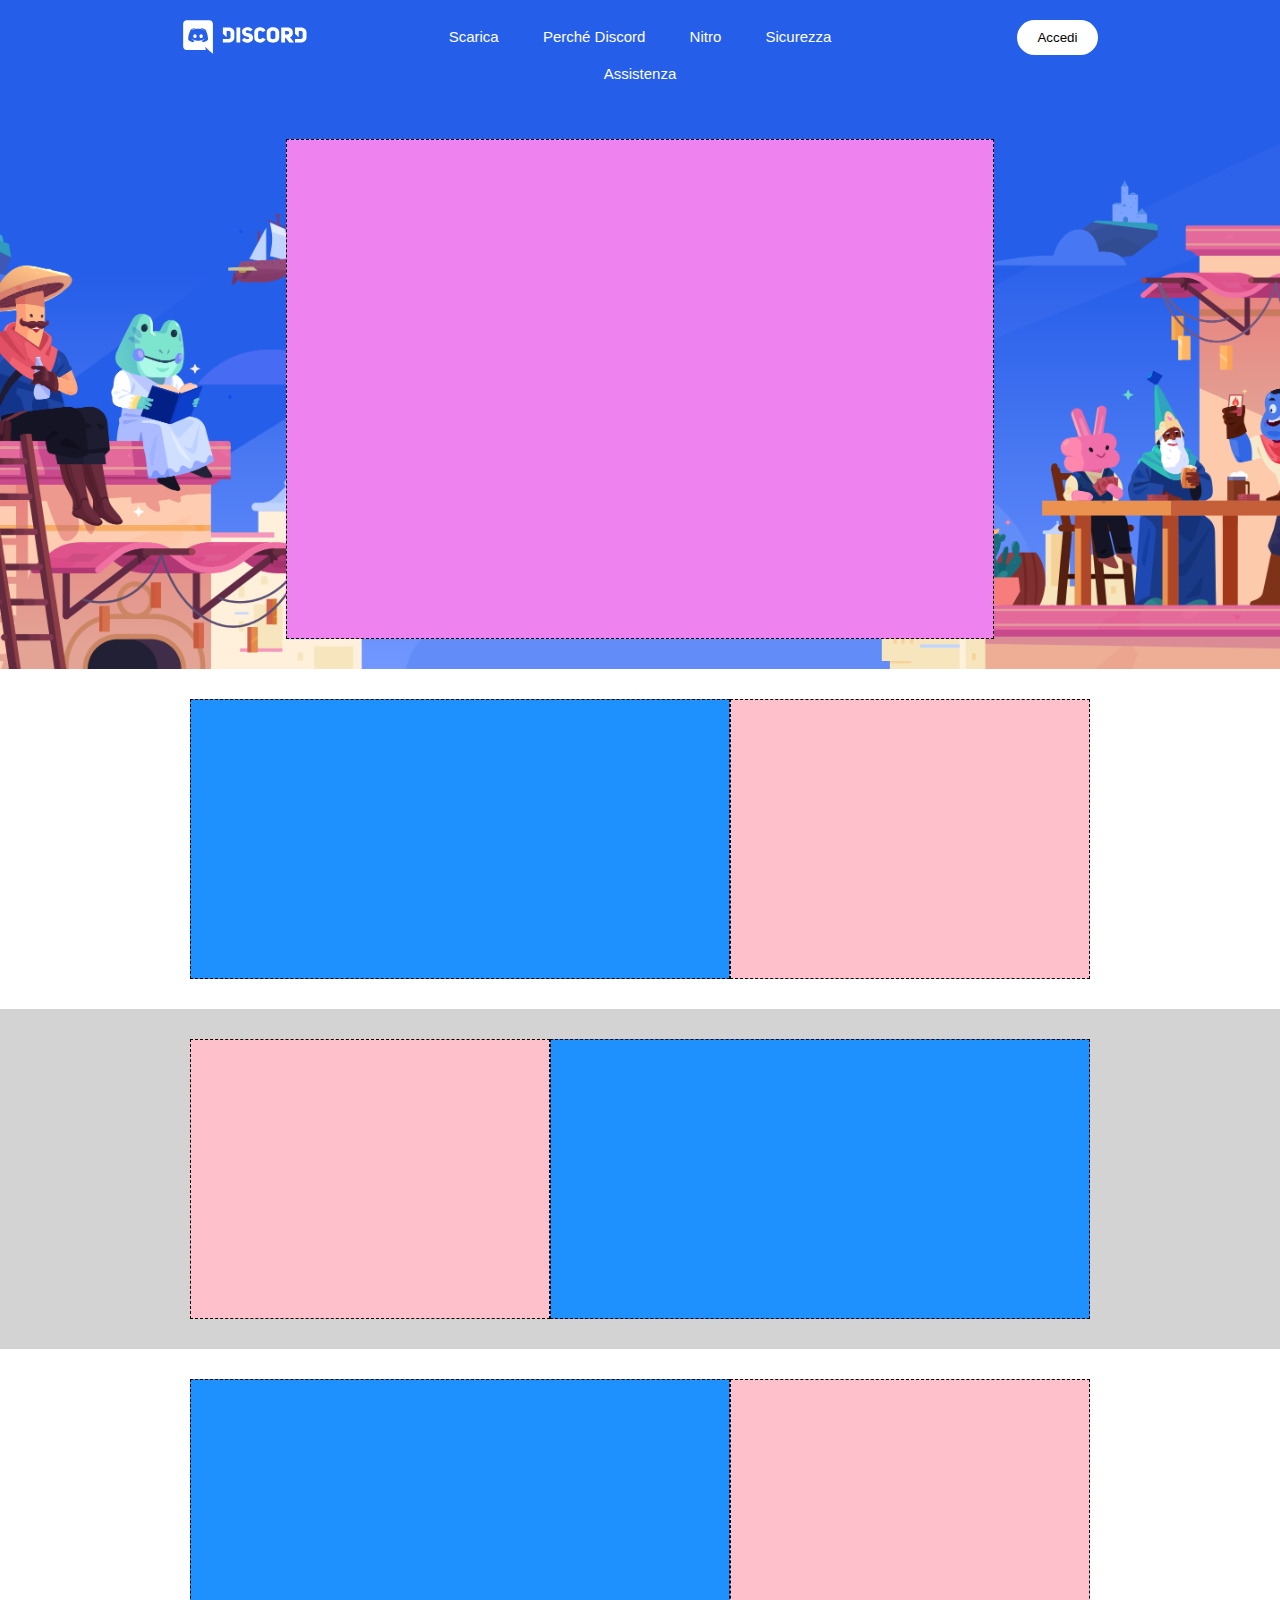
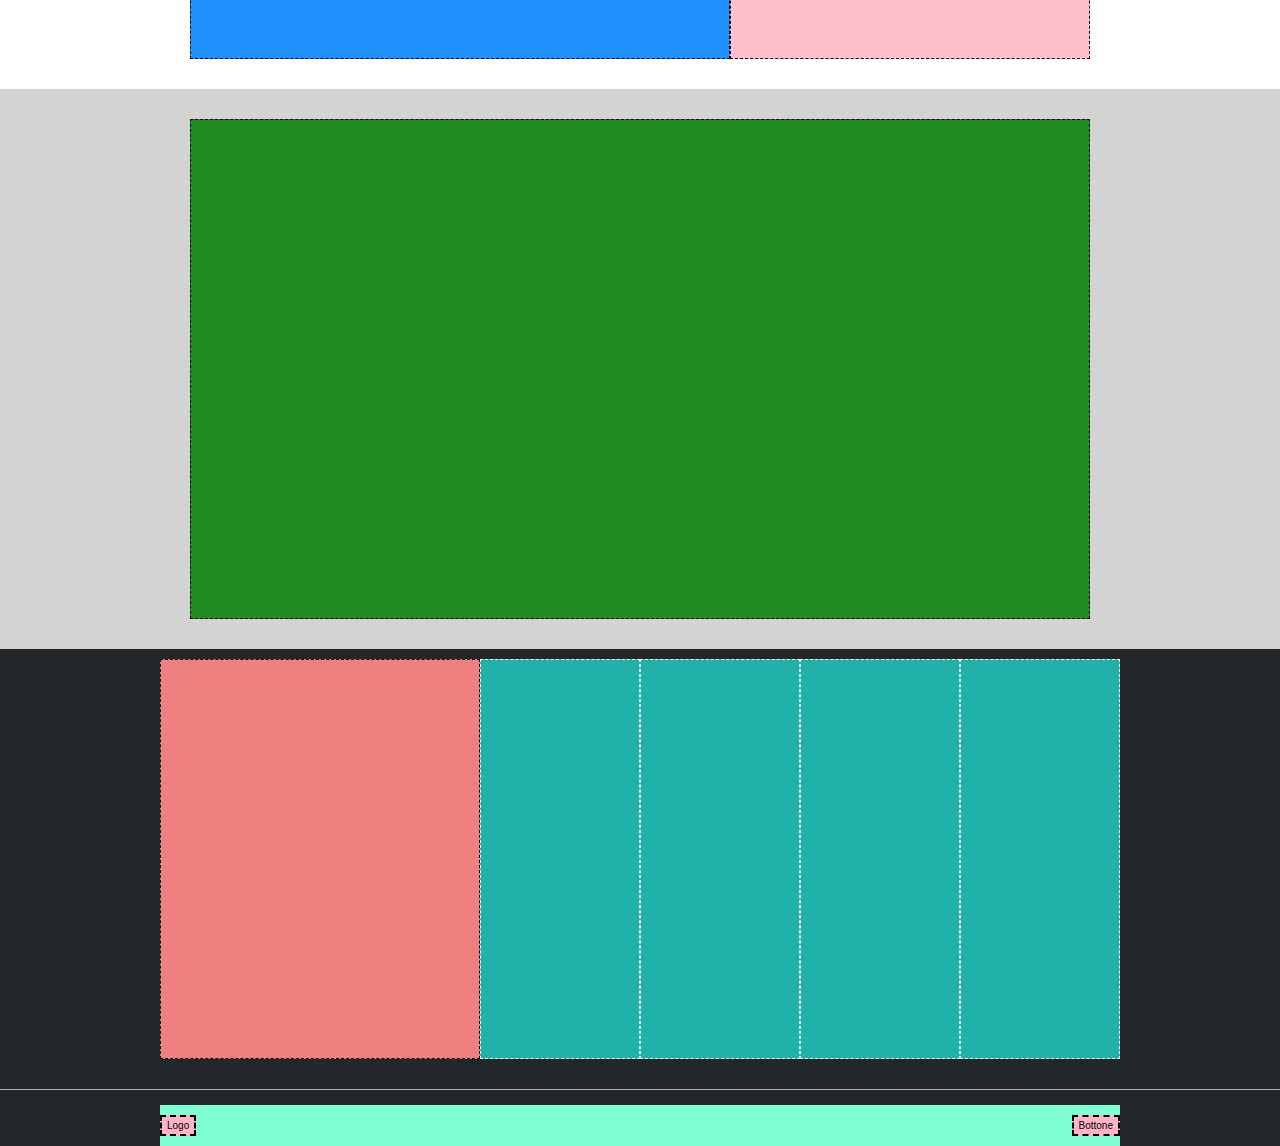
==== index.html @ 7ee9a64a "[UPD] fixed button problem in the header" ====
<!DOCTYPE html>
<html lang="en">
<head>
    <meta charset="UTF-8">
    <meta name="viewport" content="width=device-width, initial-scale=1.0">
    <link rel="stylesheet" href="./css/style.css">
    <title>Struttura</title>
</head>
<body>
    <!--HEADER STRUCTURE-->
    <header>
        <div class="container-head">
            <div class="row">
                <div class="col25 logo"><img src="./img/logo.svg" alt=""></div>
                <div class="col50">
                    <ul>
                        <li><link rel="stylesheet" href="">Scarica</li>
                        <li><link rel="stylesheet" href="">Perché Discord</li>
                        <li><link rel="stylesheet" href="">Nitro</li>
                        <li><link rel="stylesheet" href="">Sicurezza</li>
                        <li><link rel="stylesheet" href="">Assistenza</li>
                    </ul>
                </div>
                <div class="col25 txt-end">
                    <button class="btn btn-white">Accedi</button>
                </div>
            </div>
        </div>
    </header>

    <!--MAIN STRUCTURE-->
    <main>
        <!--SMALLER CONTAINER-->
        <div class="bg-jumbotron">
            <div class="container-sm">
                <div class="row">
                    <div class="col-100">
                        <div class="content"></div>
                    </div>
                </div>
            </div>
        </div>
        <!--CONTAINERS LIST-->
        <div class="container">
            <div class="row">
                <div class="col-60"></div>
                <div class="col-40"></div>
            </div>
        </div>
        <div class="bg-grey">
            <div class="container">
                <div class="row">
                    <div class="col-40">
                        <div class="content"></div>
                    </div>
                    <div class="col-60">
                        <div class="content"></div>
                    </div>
                </div>
            </div>
        </div>
        <div class="container">
            <div class="row">
                <div class="col-60">
                    <div class="content"></div>
                </div>
                <div class="col-40">
                    <div class="content"></div>
                </div>
            </div>
        </div>
        <div class="bg-grey">
            <div class="container">
                <div class="row">
                    <div class="col-lg">
                        <div class="content"></div>
                    </div>
                </div>
            </div>
        </div>
    </main>
    <footer>
        <div class="bg-darkgrey">
            <div class="container-footer">
                <div class="row">
                    <div class="col-33"></div>
                    <div class="col-16"></div>
                    <div class="col-16 "></div>
                    <div class="col-16 "></div>
                    <div class="col-16 "></div>
                </div>
            </div>
        </div>
        <div class="bg-darkgrey">
            <div class="container-footer-sm">
                <div class="row">
                    <div class="col-footer">
                        <div class="txt-footer">Logo</div>
                        <div class="txt-footer">Bottone</div>
                    </div>
                </div>
            </div>
        </div>
    </footer>
</body>
</html>
---- css/style.css ----
*{
    margin: 0;
    padding: 0;
    box-sizing: border-box;
}

/*LAYOUT ELEMENTS*/
body{
    font-family: sans-serif;
}

header{
  background-color: #255EE9;
}
.row{ 
    display: flex;
    flex-wrap: wrap;
}

.container{
    width: 75%;
    margin: 0 auto;
    padding: 30px;
}

.col-60{
    width: 60%;
    border: 1px dashed black;
    background-color: #1E91FE;
    height: 280px;
}

.col-40{
    width: 40%;
    border: 1px dashed black;
    background-color: #FEC0CB;
    height: 280px;
}

.col-lg{
    width: 100%;
    border: 1px dashed black;
    background-color: #228B22;
    height: 500px;
}

.bg-grey{
    background-color: #D3D3D3;
    width: 100%;
}

.bg-darkgrey{
    background-color: #23272A;
    width: 100%;
}

footer{
    background-color: #B1B5B8;
}

.container-footer{
    width: 75%;
    margin: 0 auto;
    padding-top: 10px;
    padding-bottom: 30px;
}
.col-33{
    width: calc((100%/6)*2);
    background-color: #F0807F;
    border: 1px dashed black;
    height: 400px;
}
.col-16{
    width: calc(100%/6);
    background-color: #20B1AA;
    border: 1px dashed white;
    height: 400px;
}
.container-footer-sm{
    width: 75%;
    margin: 1px auto 0 auto;
    padding-top: 15px;
}
.col-footer{
    width: 100%;
    background-color: #80FFD4;
    display: flex;
    justify-content: space-between;
    padding: 10px 0;
}
.txt-footer{
    border: 2px dashed black;
    background-color: #FFB5C4;
    padding: 3px 5px;
    font-size: 10px;
    font-weight: 100;
}


/*HEADER*/
.container-head{
    width: 75%;
    margin: 0 auto;  
    padding: 12.5px;  
    font-size: 15px;
    font-weight: 200;
}
.col25{
    width: 25%;
    padding: 7.5px 10px;
}
.col50{
    width: 50%;
    padding: 5px;
    text-align: center;
}

.txt-end{
    text-align: right;
}

li{
    display: inline-block;
    list-style: none;
    color: #fff;
    margin:10px 20px;
}

.btn{
    padding: 10px 20px;
    border-radius: 20px;
    border: none;
}
.btn-white{
    background-color: #fff;
}



/*FIRST SECTION SPECIFIC*/
.bg-jumbotron{
    background-image: url(../img/jumbo.png);
    background-size: cover;
    background-position: center;
    background-repeat: no-repeat;
}

.container-sm{
    width: 60%;
    margin: 0 auto;
    padding: 30px;
}
.col-100{
    width: 100%;
    height: 500px;
    background-color: #EE82EF;
    border: 1px dashed black;
}
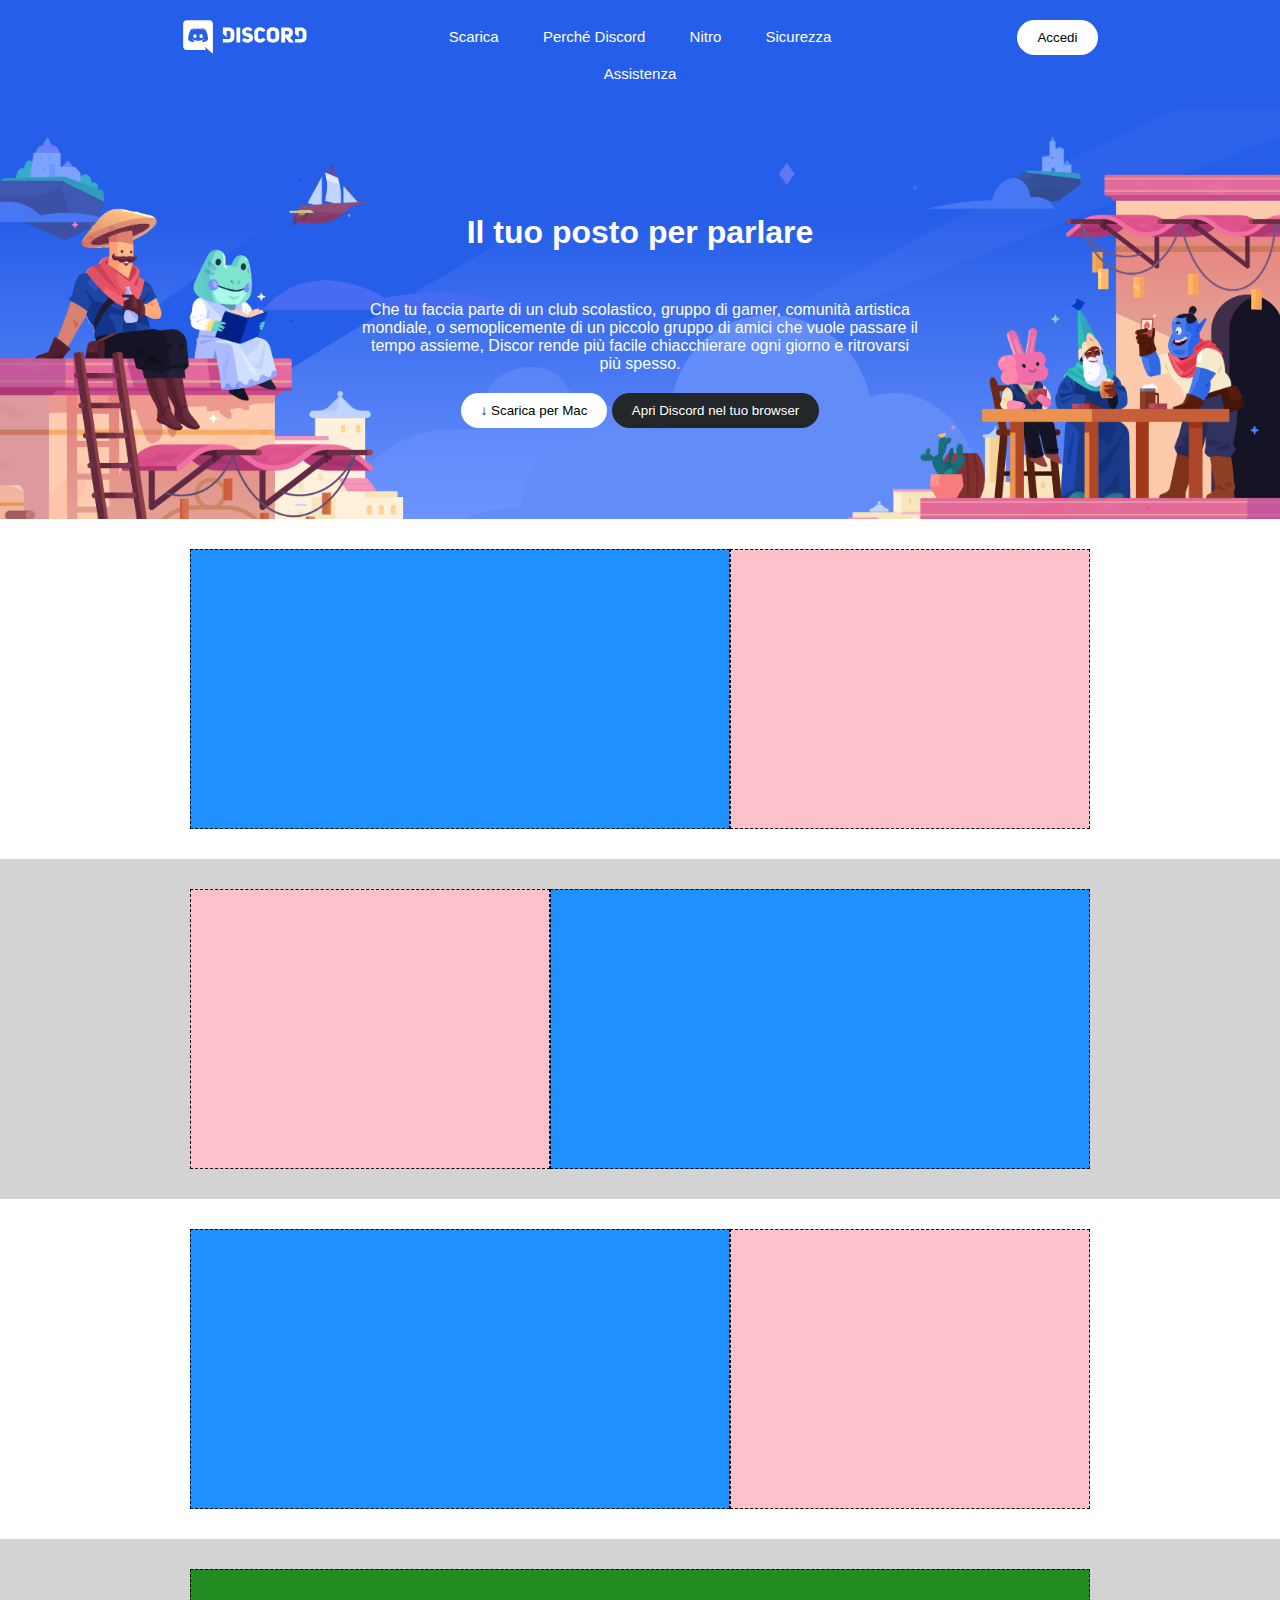
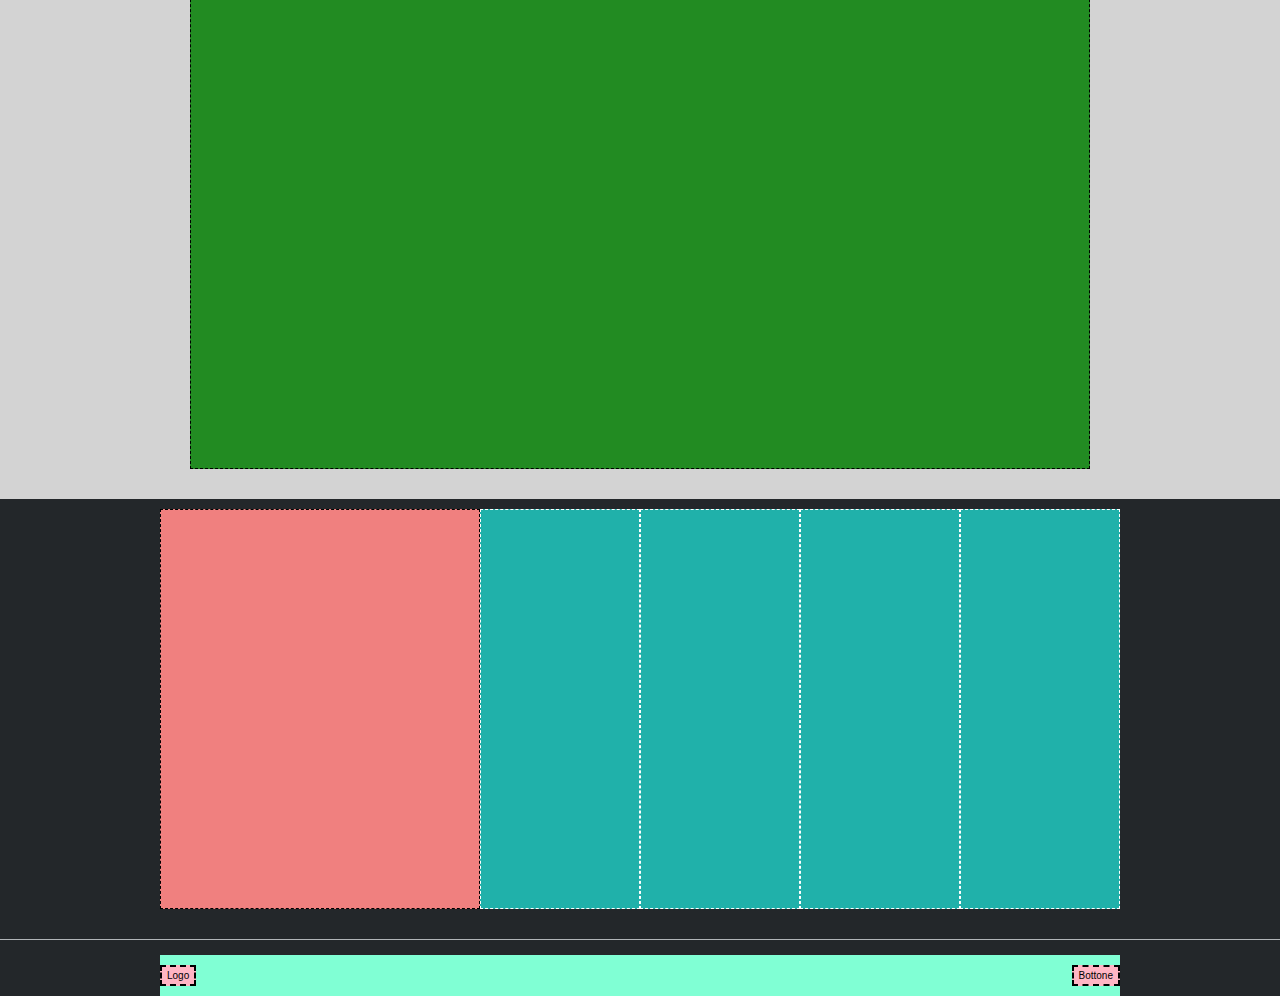
==== commit 00a48b3b: "[FEAT]stiled first section unde the header" ====
--- a/index.html
+++ b/index.html
@@ -35,7 +35,12 @@
             <div class="container-sm">
                 <div class="row">
                     <div class="col-100">
-                        <div class="content"></div>
+                        <div class="content">
+                            <h1 class="text-white">Il tuo posto per parlare</h1>
+                            <p class="text-white">Che tu faccia parte di un club scolastico, gruppo di gamer, comunità artistica mondiale, o semoplicemente di un piccolo gruppo di amici che vuole passare il tempo assieme, Discor rende più facile chiacchierare ogni giorno e ritrovarsi più spesso.</p>
+                            <button class="btn btn-white">&darr; Scarica per Mac</button>
+                            <button class="btn btn-black">Apri Discord nel tuo browser</button>
+                        </div>
                     </div>
                 </div>
             </div>
--- a/css/style.css
+++ b/css/style.css
@@ -134,6 +134,10 @@
 .btn-white{
     background-color: #fff;
 }
+.btn-black{
+    background-color: #23272A;
+    color: #fff;
+}
 
 
 
@@ -150,11 +154,22 @@
     margin: 0 auto;
     padding: 30px;
 }
+
+.container-sm .btn{
+    margin-top: 20px;
+}
 .col-100{
     width: 100%;
-    height: 500px;
-    background-color: #EE82EF;
-    border: 1px dashed black;
+    text-align: center;
+    height: 350px;
+    padding: 75px;
+}
+.container-sm p{
+    margin-top: 50px;
+    color: #fff;
+}
+.container-sm h1{
+    color: #fff;
 }
 
 
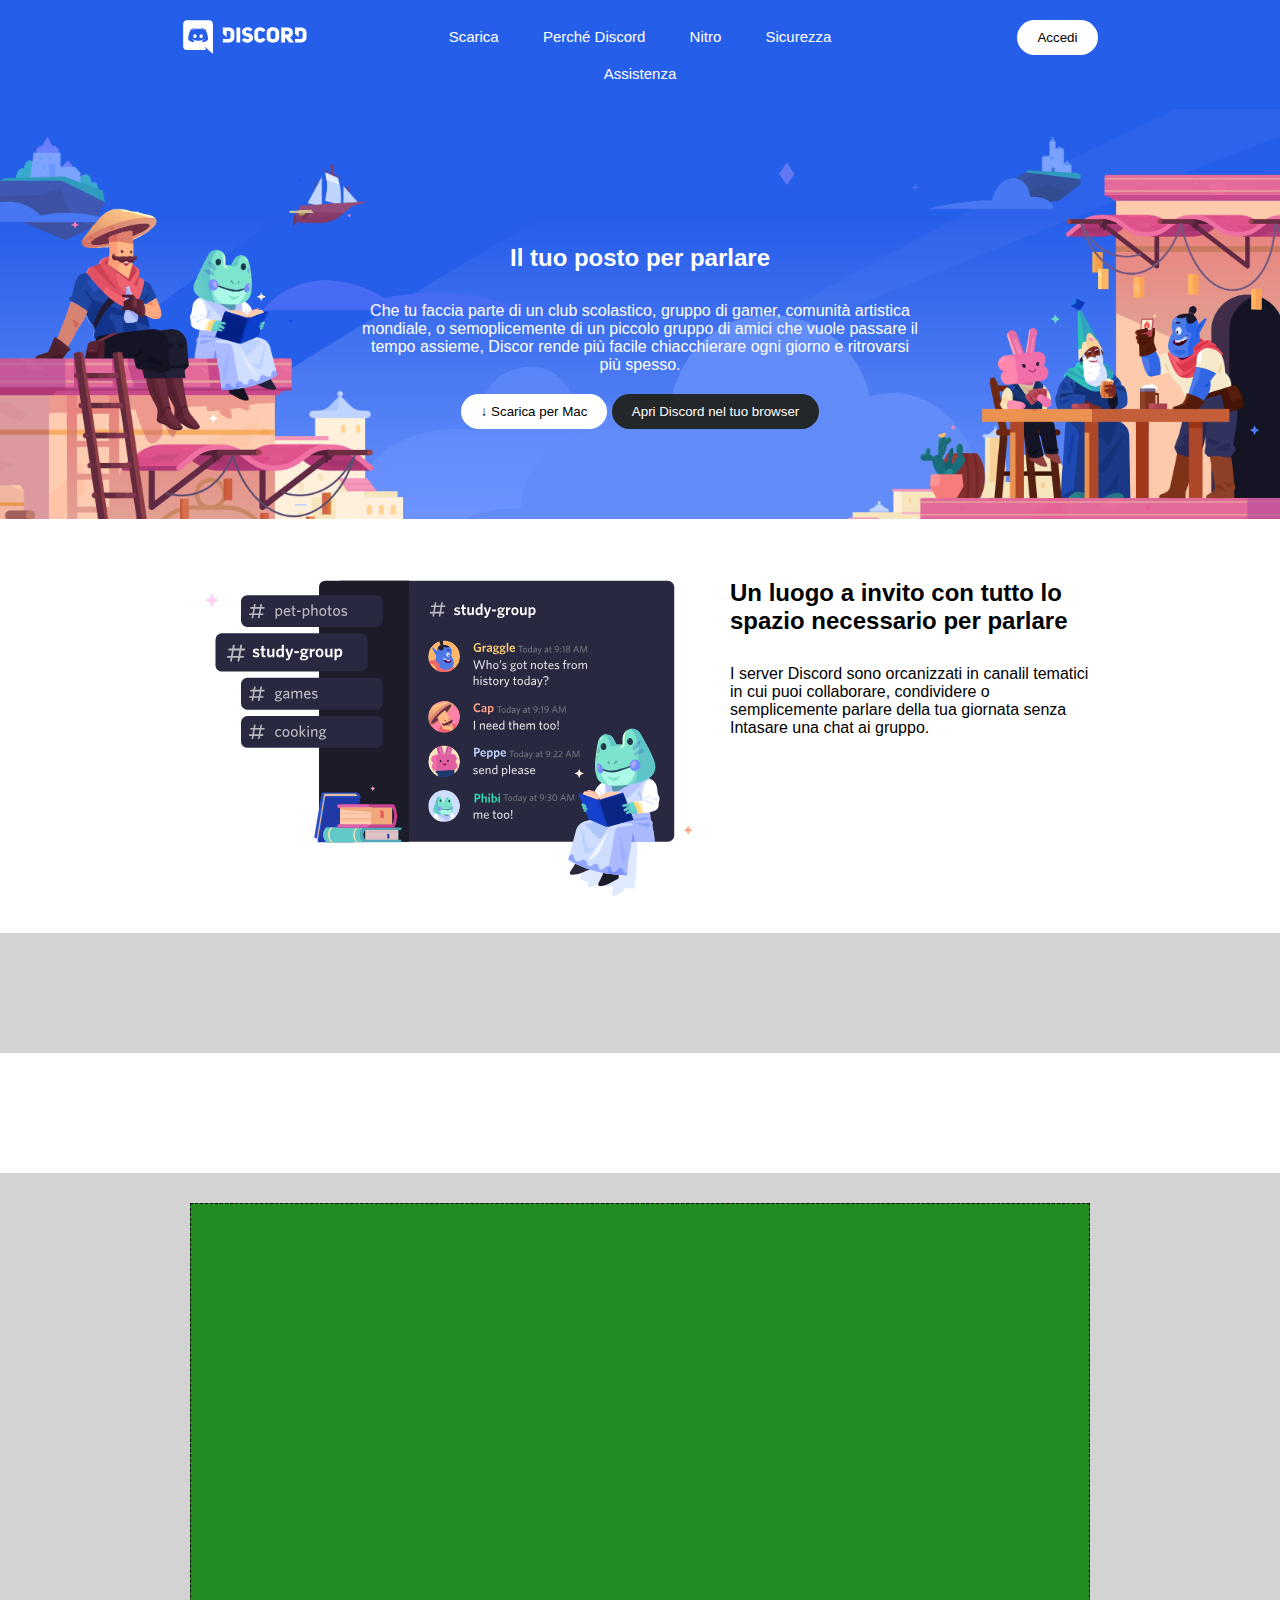
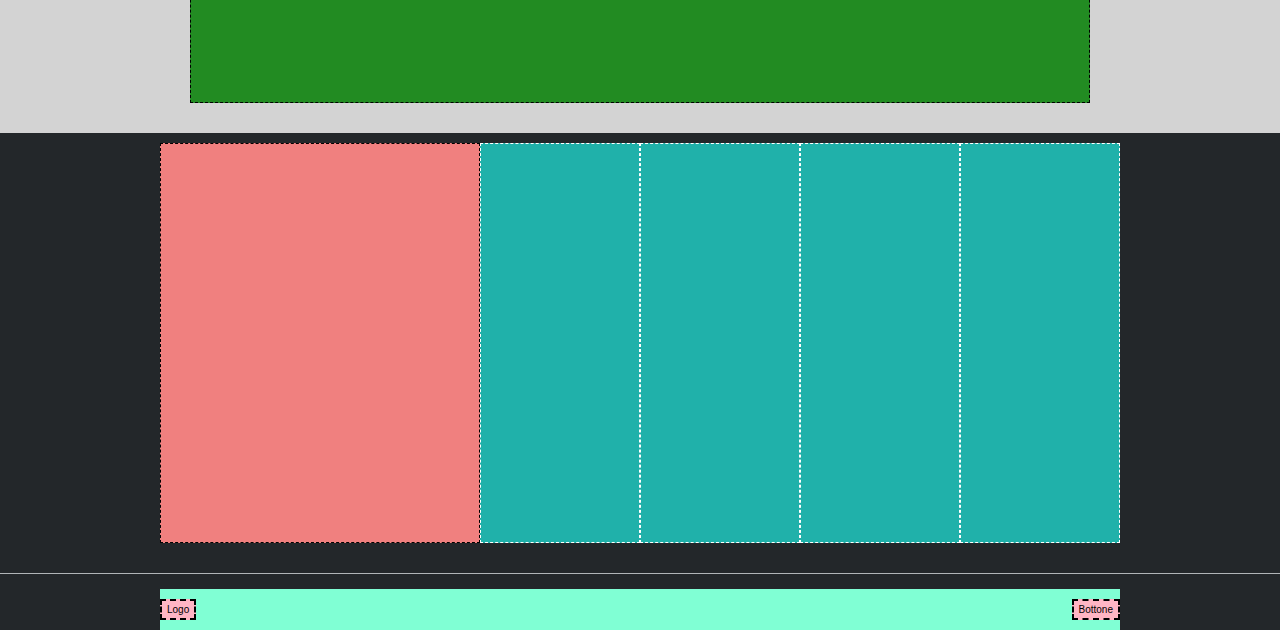
==== commit 6a850bdf: "[UPD section 2 stilizzed" ====
--- a/index.html
+++ b/index.html
@@ -36,7 +36,7 @@
                 <div class="row">
                     <div class="col-100">
                         <div class="content">
-                            <h1 class="text-white">Il tuo posto per parlare</h1>
+                            <h2 class="text-white">Il tuo posto per parlare</h2>
                             <p class="text-white">Che tu faccia parte di un club scolastico, gruppo di gamer, comunità artistica mondiale, o semoplicemente di un piccolo gruppo di amici che vuole passare il tempo assieme, Discor rende più facile chiacchierare ogni giorno e ritrovarsi più spesso.</p>
                             <button class="btn btn-white">&darr; Scarica per Mac</button>
                             <button class="btn btn-black">Apri Discord nel tuo browser</button>
@@ -48,8 +48,16 @@
         <!--CONTAINERS LIST-->
         <div class="container">
             <div class="row">
-                <div class="col-60"></div>
-                <div class="col-40"></div>
+                <div class="col-60">
+                    <img src="./img/item1.svg" alt="">
+                </div>
+                <div class="col-40">
+                    <div class="content">
+                        <h2>Un luogo a invito con tutto lo spazio necessario per parlare</h2>
+                        <p>I server Discord sono orcanizzati in canalil tematici in cui puoi collaborare, condividere o semplicemente parlare della tua giornata
+                            senza Intasare una chat ai gruppo.</p>
+                    </div>
+                </div>
             </div>
         </div>
         <div class="bg-grey">
--- a/css/style.css
+++ b/css/style.css
@@ -25,16 +25,10 @@
 
 .col-60{
     width: 60%;
-    border: 1px dashed black;
-    background-color: #1E91FE;
-    height: 280px;
 }
 
 .col-40{
     width: 40%;
-    border: 1px dashed black;
-    background-color: #FEC0CB;
-    height: 280px;
 }
 
 .col-lg{
@@ -164,13 +158,19 @@
     height: 350px;
     padding: 75px;
 }
-.container-sm p{
-    margin-top: 50px;
-    color: #fff;
+p{
+    margin-top: 30px;
 }
-.container-sm h1{
+
+.text-white{
     color: #fff;
 }
 
+/*SECTIOn 60/40*/
+.col-60 img{
+    width: 100%;
+}
 
-
+.content{
+    padding: 30px 0;
+}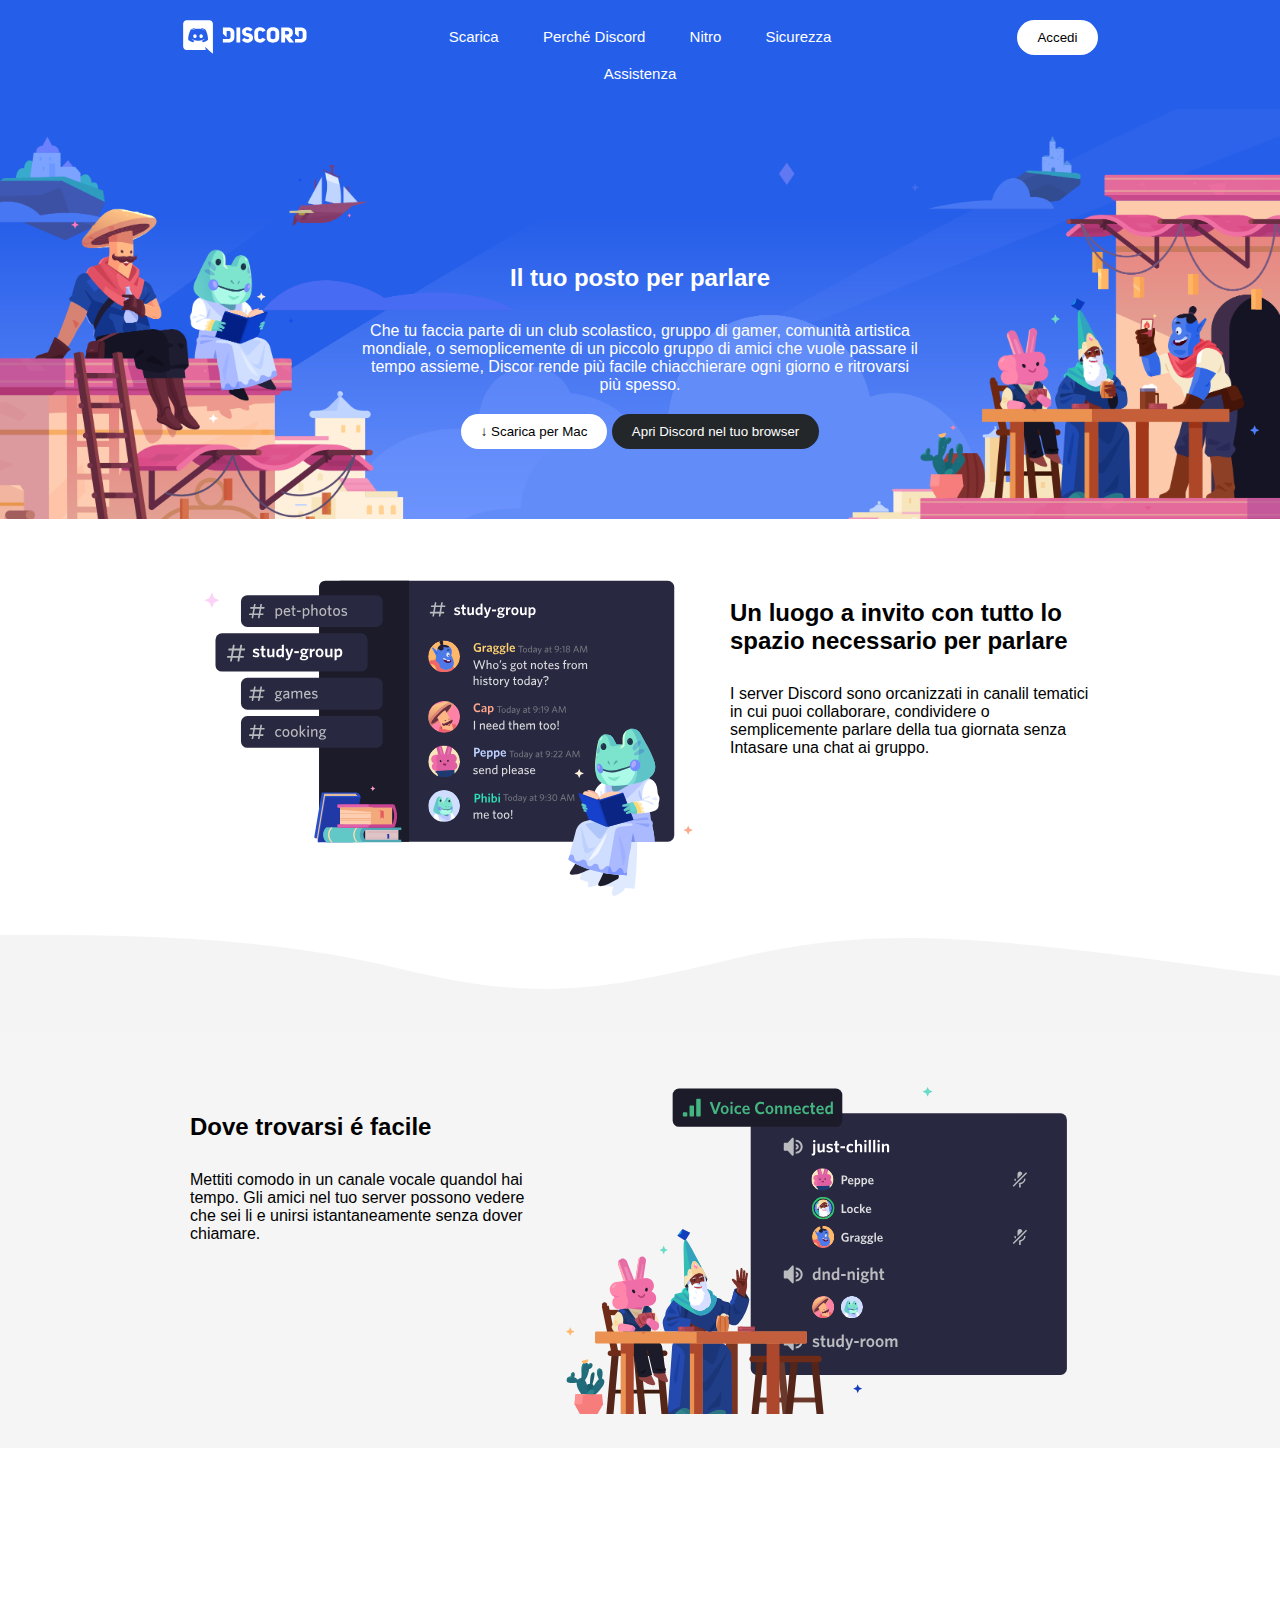
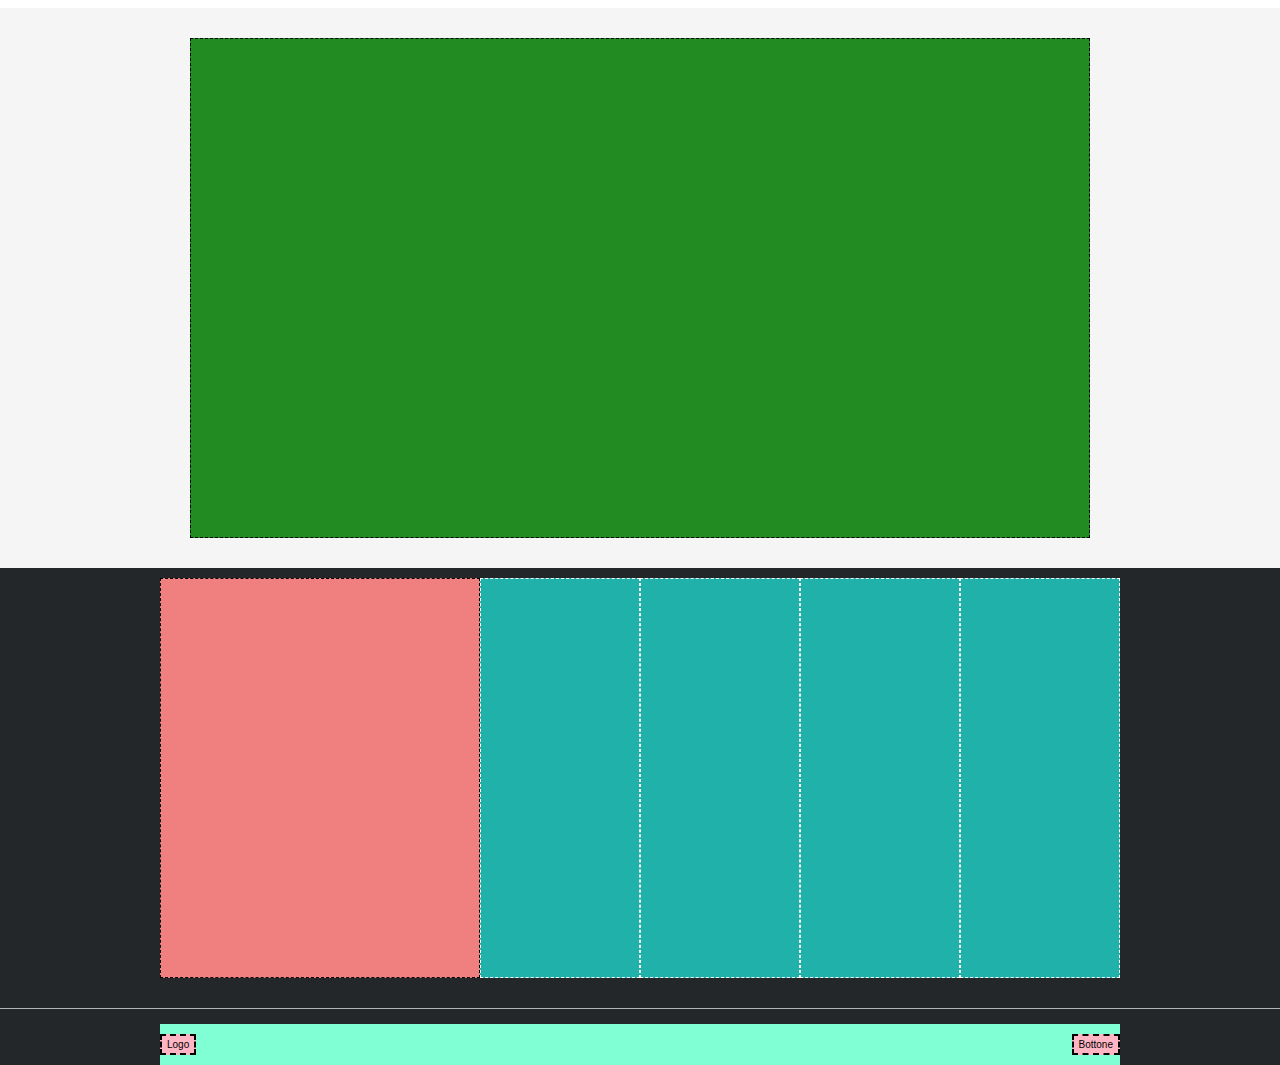
==== commit 8b56e8a9: "[UPD]third section structured and styled" ====
--- a/index.html
+++ b/index.html
@@ -60,14 +60,18 @@
                 </div>
             </div>
         </div>
+       <div class="wave"></div>
         <div class="bg-grey">
             <div class="container">
                 <div class="row">
                     <div class="col-40">
-                        <div class="content"></div>
+                        <div class="content">
+                            <h2>Dove trovarsi é facile</h2>
+                            <p>Mettiti comodo in un canale vocale quandol hai tempo. Gli amici nel tuo server possono vedere che sei li e unirsi istantaneamente
+                                senza dover chiamare.</p></div>
                     </div>
                     <div class="col-60">
-                        <div class="content"></div>
+                        <img src="./img/item2.svg" alt="">
                     </div>
                 </div>
             </div>
--- a/css/style.css
+++ b/css/style.css
@@ -39,7 +39,7 @@
 }
 
 .bg-grey{
-    background-color: #D3D3D3;
+    background-color: #F5F5F5;
     width: 100%;
 }
 
@@ -90,6 +90,16 @@
     font-weight: 100;
 }
 
+.wave{
+    background-image: url(../img/wave.svg);
+    background-size: cover;
+    background-position: center;
+    background-repeat: no-repeat;
+    height: 100px;
+    opacity: 0.04;
+    margin: 0;
+    padding: 0;
+}
 
 /*HEADER*/
 .container-head{
@@ -172,5 +182,6 @@
 }
 
 .content{
-    padding: 30px 0;
-}+    padding: 50px 0;
+}
+
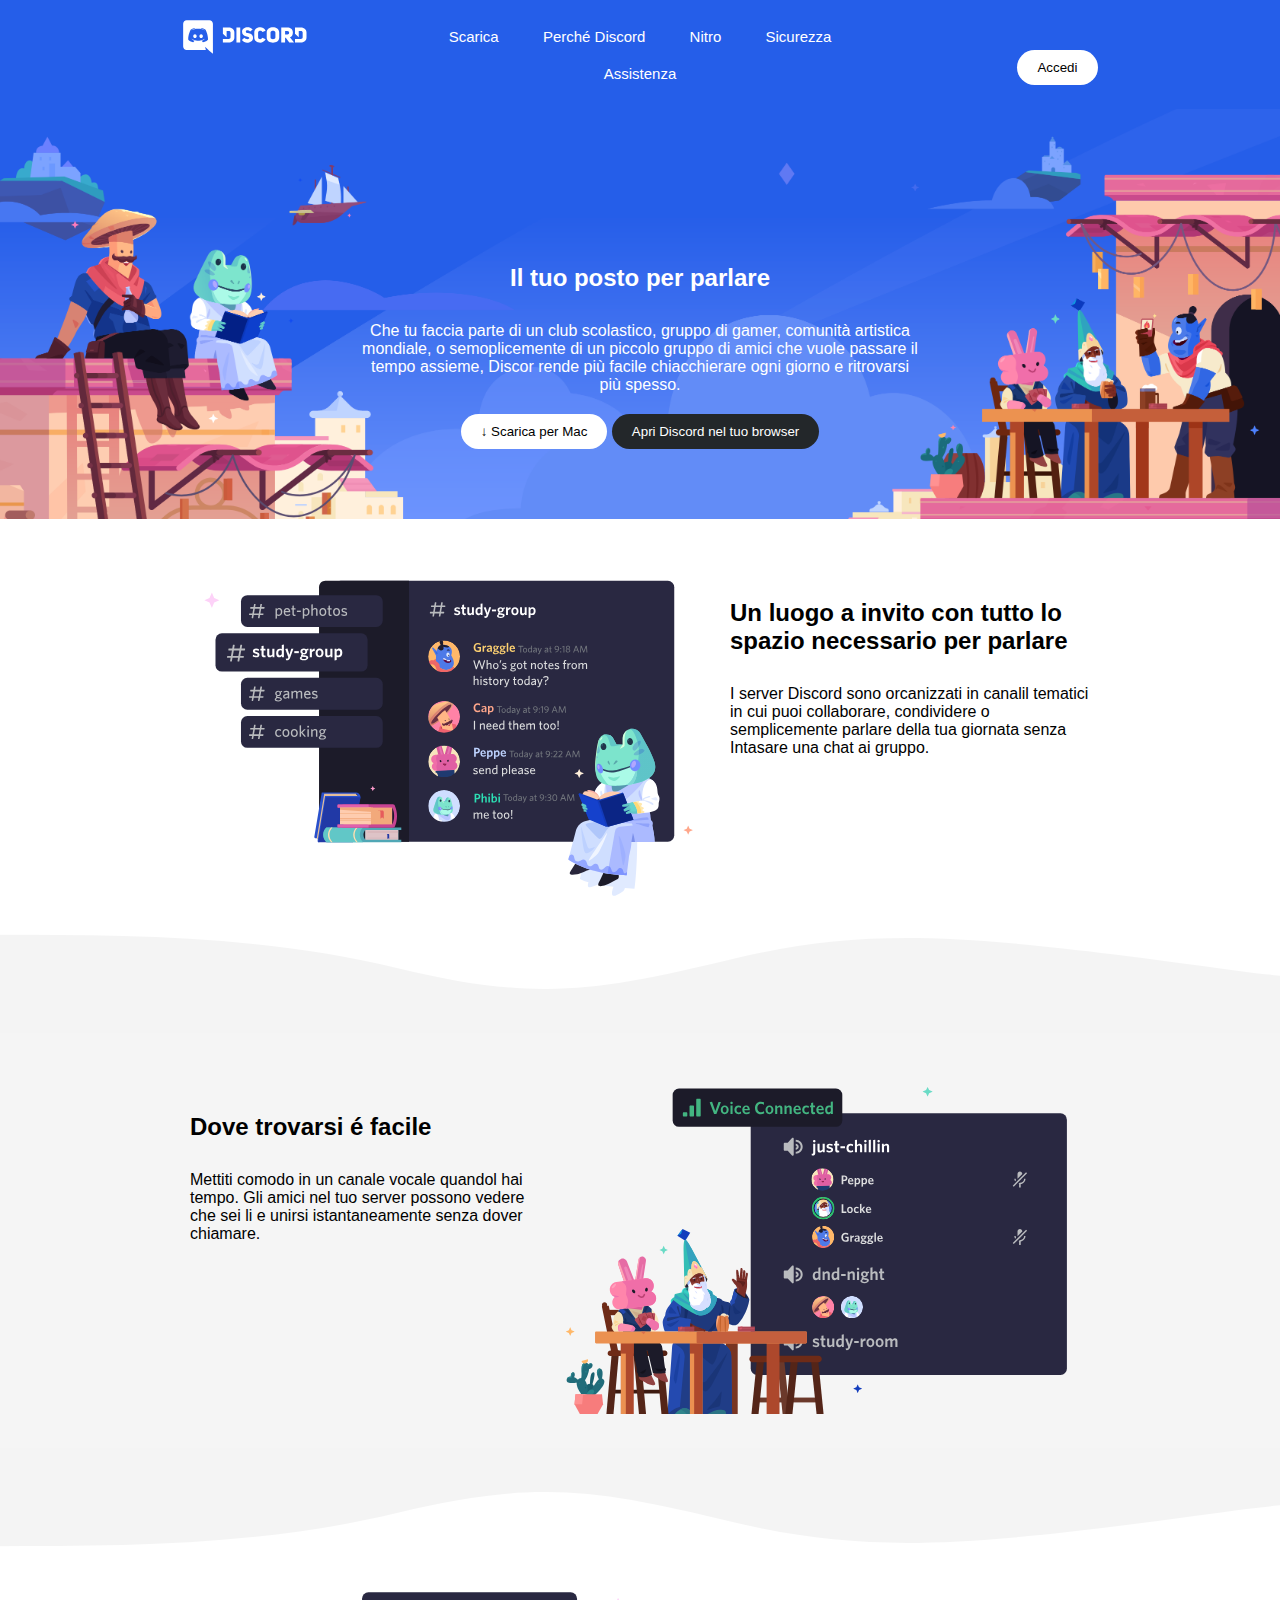
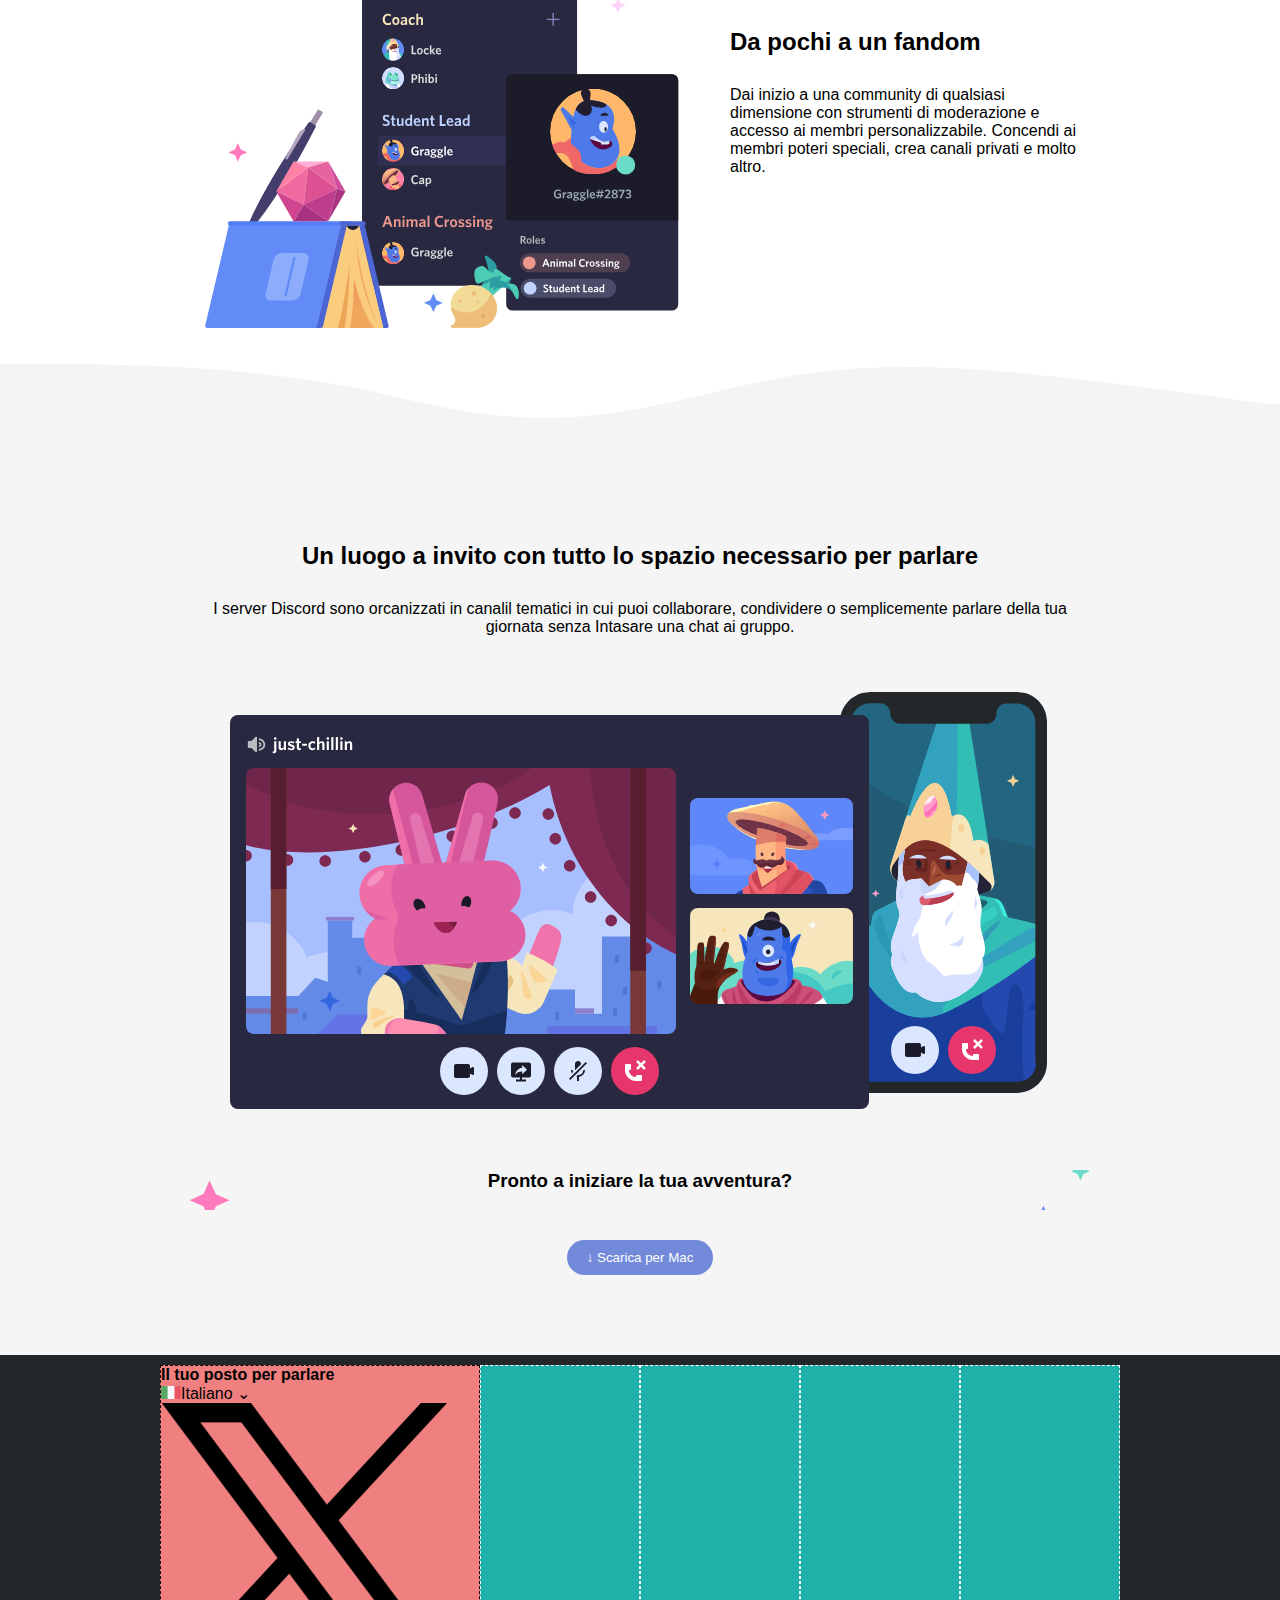
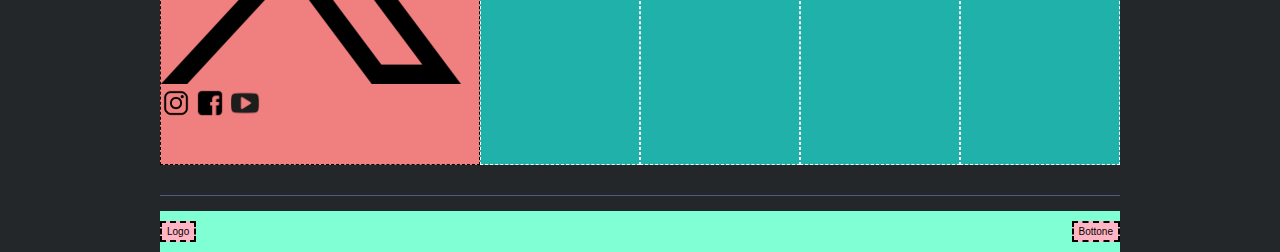
==== commit df5fac3c: "[UPD] review" ====
--- a/index.html
+++ b/index.html
@@ -68,7 +68,8 @@
                         <div class="content">
                             <h2>Dove trovarsi é facile</h2>
                             <p>Mettiti comodo in un canale vocale quandol hai tempo. Gli amici nel tuo server possono vedere che sei li e unirsi istantaneamente
-                                senza dover chiamare.</p></div>
+                                senza dover chiamare.</p>
+                        </div>
                     </div>
                     <div class="col-60">
                         <img src="./img/item2.svg" alt="">
@@ -76,21 +77,35 @@
                 </div>
             </div>
         </div>
+       <div class="wave flip"></div>
         <div class="container">
             <div class="row">
                 <div class="col-60">
-                    <div class="content"></div>
+                    <img src="./img/item3.svg" alt="">
                 </div>
                 <div class="col-40">
-                    <div class="content"></div>
+                    <div class="content">
+                        <h2>Da pochi a un fandom</h2>
+                        <p>Dai inizio a una community di qualsiasi dimensione con strumenti di moderazione e accesso ai membri personalizzabile. Concendi ai membri poteri speciali, crea canali privati e molto altro.</p>
+                    </div>
                 </div>
             </div>
         </div>
+       <div class="wave"></div>
         <div class="bg-grey">
             <div class="container">
                 <div class="row">
                     <div class="col-lg">
-                        <div class="content"></div>
+                        <div class="align-center content">
+                            <h2>Un luogo a invito con tutto lo spazio necessario per parlare</h2>
+                            <p>I server Discord sono orcanizzati in canalil tematici in cui puoi collaborare, condividere o semplicemente parlare della tua giornata
+                            senza Intasare una chat ai gruppo.</p>
+                            <img src="./img/item4-big.svg" alt="">
+                            <div class="stars-bg">
+                                <h3>Pronto a iniziare la tua avventura?</h3>
+                            </div>
+                            <button class="btn-blue btn">&darr; Scarica per Mac</button>
+                        </div>
                     </div>
                 </div>
             </div>
@@ -98,9 +113,16 @@
     </main>
     <footer>
         <div class="bg-darkgrey">
-            <div class="container-footer">
+            <div class="container-footer-top">
                 <div class="row">
-                    <div class="col-33"></div>
+                    <div class="col-33">
+                        <h4 class="lilla">Il tuo posto per parlare</h4>
+                        <img src="./img/ita.png" alt="ita" class="flag"><span class="lingua">Italiano &#8964;</span>
+                        <img src="./img/twitter-x-logo-577BCAE525-seeklogo.com.png" alt="" class="twitter">
+                        <img src="./img/69822-logo-white-computer-instagram-icons-free-png-hq.png" alt="" class="logo">
+                        <img src="./img/5a22b45aa94174.2089265915122238346933.png" alt="" class="logo">
+                        <img src="./img/kisspng-youtube-computer-icons-font-awesome-logo-clip-art-video-icon-5ac5bcbf7a2c35.2385406315229083515004.png" alt="" class="logo">
+                    </div>
                     <div class="col-16"></div>
                     <div class="col-16 "></div>
                     <div class="col-16 "></div>
--- a/css/style.css
+++ b/css/style.css
@@ -17,6 +17,10 @@
     flex-wrap: wrap;
 }
 
+.mg-tp-tb{
+    margin: 30px;
+}
+
 .container{
     width: 75%;
     margin: 0 auto;
@@ -33,9 +37,6 @@
 
 .col-lg{
     width: 100%;
-    border: 1px dashed black;
-    background-color: #228B22;
-    height: 500px;
 }
 
 .bg-grey{
@@ -52,11 +53,12 @@
     background-color: #B1B5B8;
 }
 
-.container-footer{
+.container-footer-top{
     width: 75%;
     margin: 0 auto;
     padding-top: 10px;
     padding-bottom: 30px;
+    border-bottom: 1px solid #4E5B88;
 }
 .col-33{
     width: calc((100%/6)*2);
@@ -72,8 +74,8 @@
 }
 .container-footer-sm{
     width: 75%;
-    margin: 1px auto 0 auto;
     padding-top: 15px;
+    margin: 0 auto;
 }
 .col-footer{
     width: 100%;
@@ -88,6 +90,11 @@
     padding: 3px 5px;
     font-size: 10px;
     font-weight: 100;
+}
+
+.align-center{
+    align-items: center;
+    text-align: center;
 }
 
 .wave{
@@ -100,6 +107,9 @@
     margin: 0;
     padding: 0;
 }
+.flip{
+    transform: rotate(180deg) scaleX(-1);
+}
 
 /*HEADER*/
 .container-head{
@@ -134,6 +144,7 @@
     padding: 10px 20px;
     border-radius: 20px;
     border: none;
+    margin-top: 30px;
 }
 .btn-white{
     background-color: #fff;
@@ -143,7 +154,27 @@
     color: #fff;
 }
 
-
+.btn-blue{
+    background-color: #738ADA;
+    color: #fff;
+}
+.stars-bg{
+    background-image: url(../img/stars.svg);
+    background-size: cover;
+    background-position: center;
+    background-repeat: no-repeat;
+    height: 40px;
+}
+
+.flag{
+    width: 20px;
+}
+.logo{
+    height: 30px;
+}
+.twitter{
+    height
+}
 
 /*FIRST SECTION SPECIFIC*/
 .bg-jumbotron{
@@ -151,6 +182,7 @@
     background-size: cover;
     background-position: center;
     background-repeat: no-repeat;
+    
 }
 
 .container-sm{
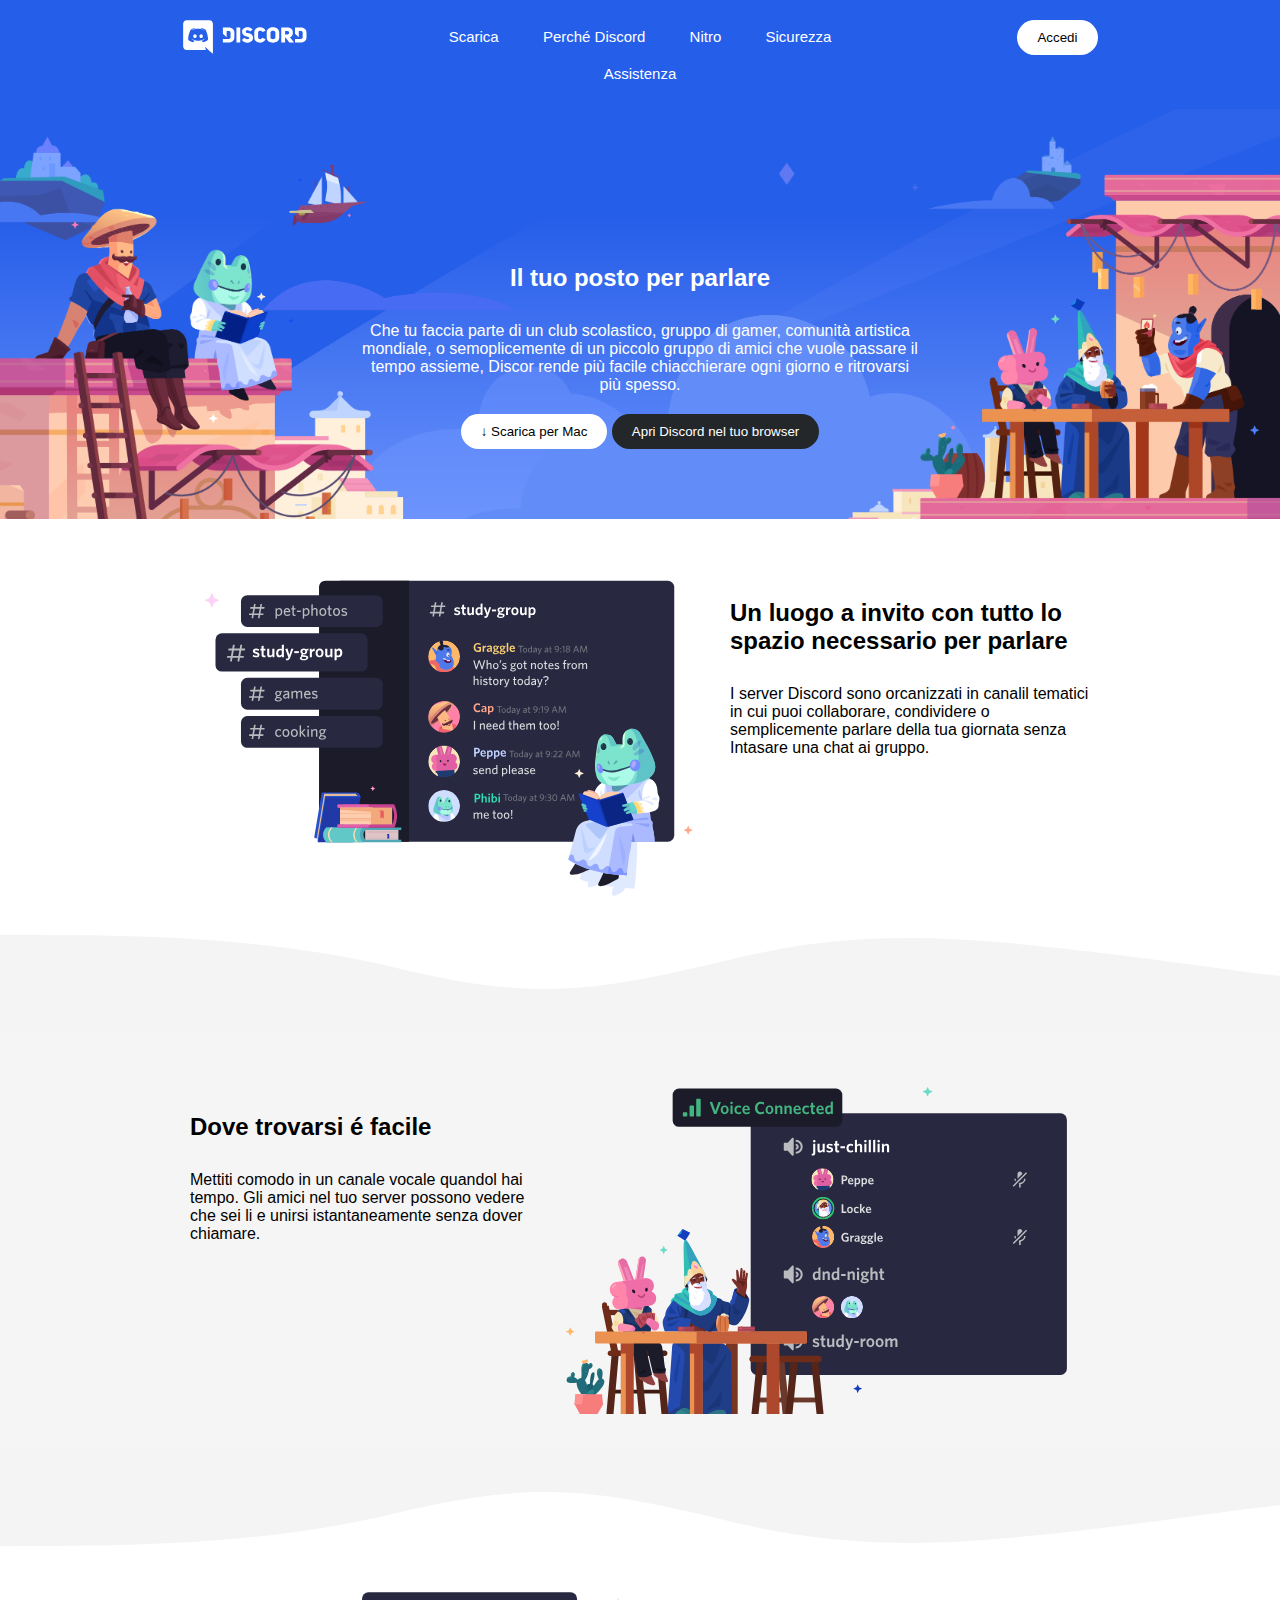
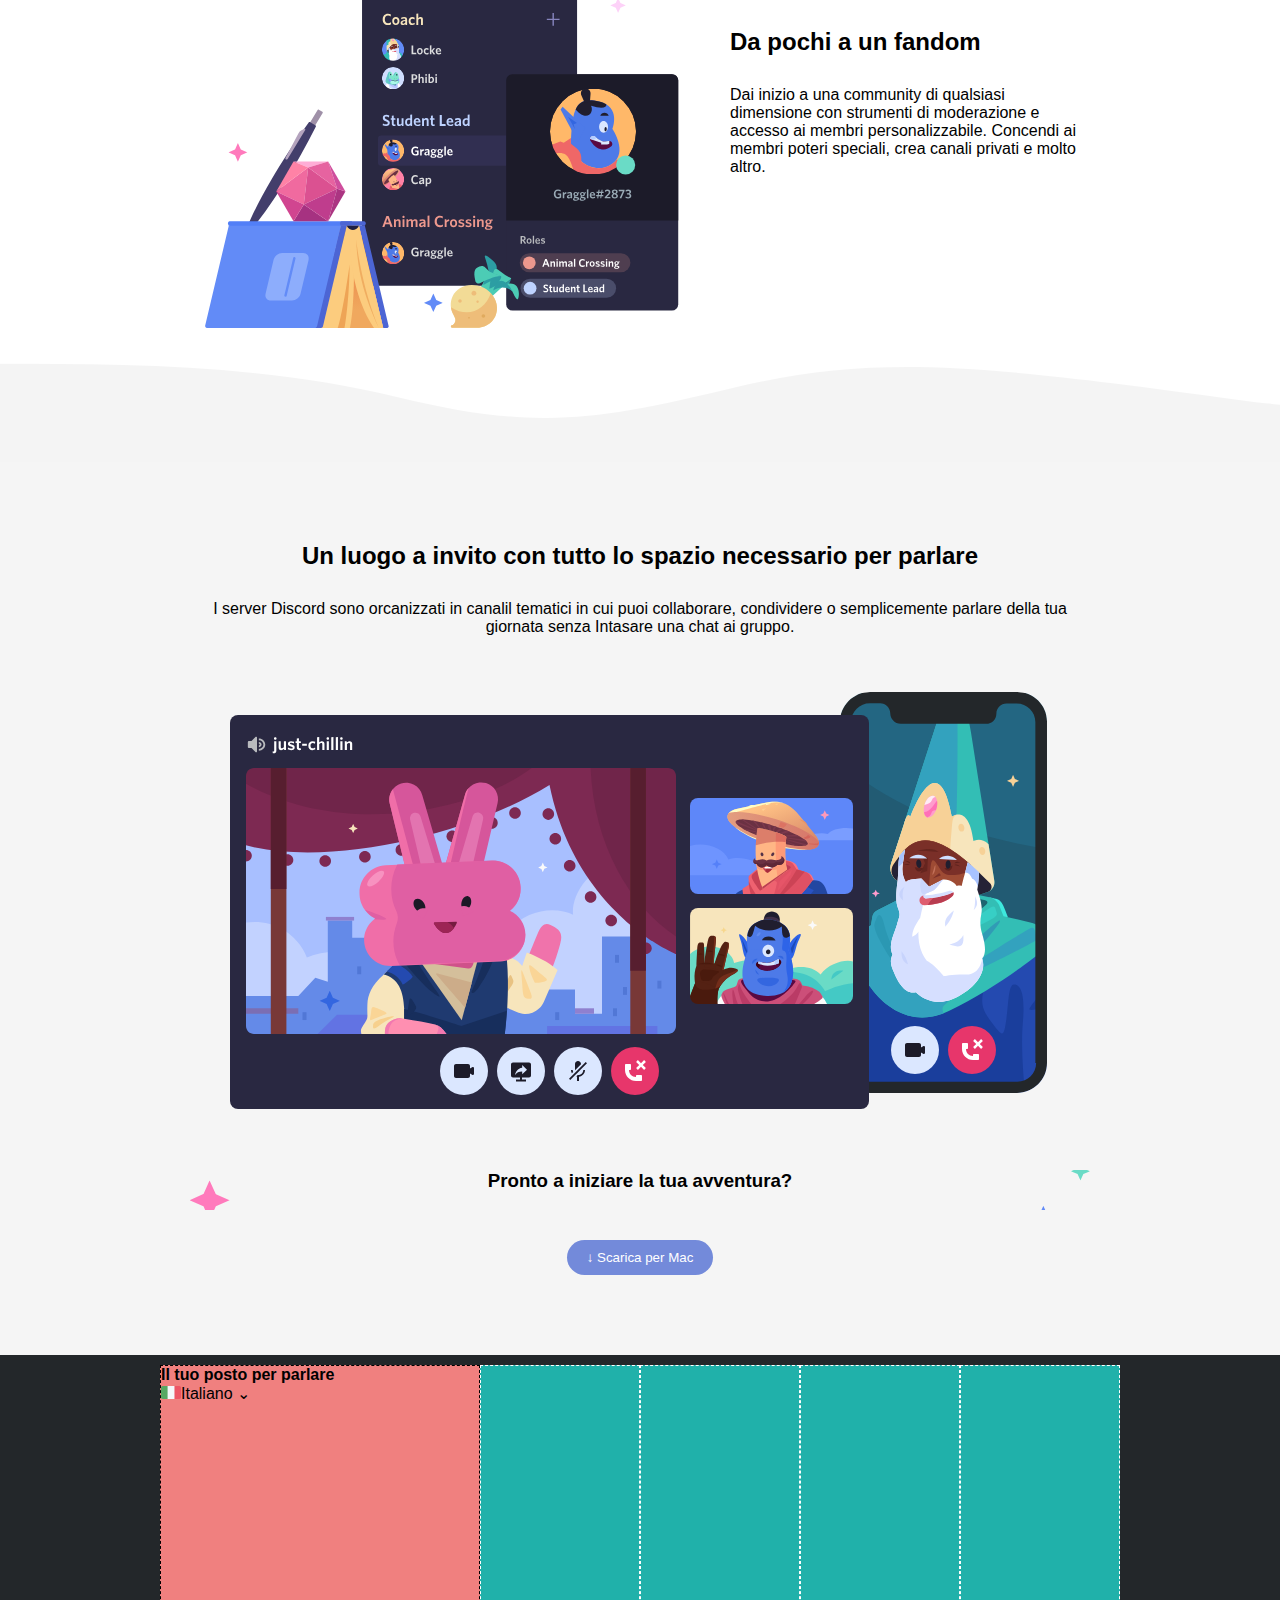
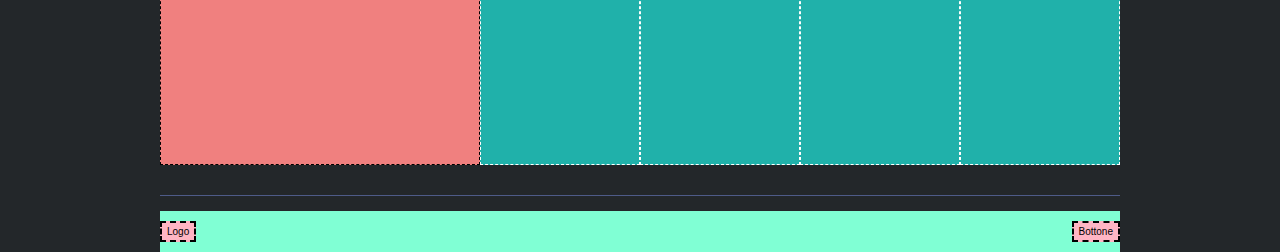
==== commit ff416b72: "DUBBI" ====
--- a/index.html
+++ b/index.html
@@ -38,8 +38,8 @@
                         <div class="content">
                             <h2 class="text-white">Il tuo posto per parlare</h2>
                             <p class="text-white">Che tu faccia parte di un club scolastico, gruppo di gamer, comunità artistica mondiale, o semoplicemente di un piccolo gruppo di amici che vuole passare il tempo assieme, Discor rende più facile chiacchierare ogni giorno e ritrovarsi più spesso.</p>
-                            <button class="btn btn-white">&darr; Scarica per Mac</button>
-                            <button class="btn btn-black">Apri Discord nel tuo browser</button>
+                            <button class="btn btn-white mg-top">&darr; Scarica per Mac</button>
+                            <button class="btn btn-black mg-top">Apri Discord nel tuo browser</button>
                         </div>
                     </div>
                 </div>
@@ -104,7 +104,7 @@
                             <div class="stars-bg">
                                 <h3>Pronto a iniziare la tua avventura?</h3>
                             </div>
-                            <button class="btn-blue btn">&darr; Scarica per Mac</button>
+                            <button class="btn-blue btn mg-top">&darr; Scarica per Mac</button>
                         </div>
                     </div>
                 </div>
@@ -118,10 +118,7 @@
                     <div class="col-33">
                         <h4 class="lilla">Il tuo posto per parlare</h4>
                         <img src="./img/ita.png" alt="ita" class="flag"><span class="lingua">Italiano &#8964;</span>
-                        <img src="./img/twitter-x-logo-577BCAE525-seeklogo.com.png" alt="" class="twitter">
-                        <img src="./img/69822-logo-white-computer-instagram-icons-free-png-hq.png" alt="" class="logo">
-                        <img src="./img/5a22b45aa94174.2089265915122238346933.png" alt="" class="logo">
-                        <img src="./img/kisspng-youtube-computer-icons-font-awesome-logo-clip-art-video-icon-5ac5bcbf7a2c35.2385406315229083515004.png" alt="" class="logo">
+
                     </div>
                     <div class="col-16"></div>
                     <div class="col-16 "></div>
--- a/css/style.css
+++ b/css/style.css
@@ -140,11 +140,14 @@
     margin:10px 20px;
 }
 
+.mg-top{
+    margin-top: 30px;
+}
+
 .btn{
     padding: 10px 20px;
     border-radius: 20px;
     border: none;
-    margin-top: 30px;
 }
 .btn-white{
     background-color: #fff;
@@ -158,6 +161,12 @@
     background-color: #738ADA;
     color: #fff;
 }
+
+.v-align{
+    vertical-align: middle;
+}
+
+/*DOMANDA STELLE*/
 .stars-bg{
     background-image: url(../img/stars.svg);
     background-size: cover;
@@ -166,14 +175,9 @@
     height: 40px;
 }
 
+
 .flag{
     width: 20px;
-}
-.logo{
-    height: 30px;
-}
-.twitter{
-    height
 }
 
 /*FIRST SECTION SPECIFIC*/
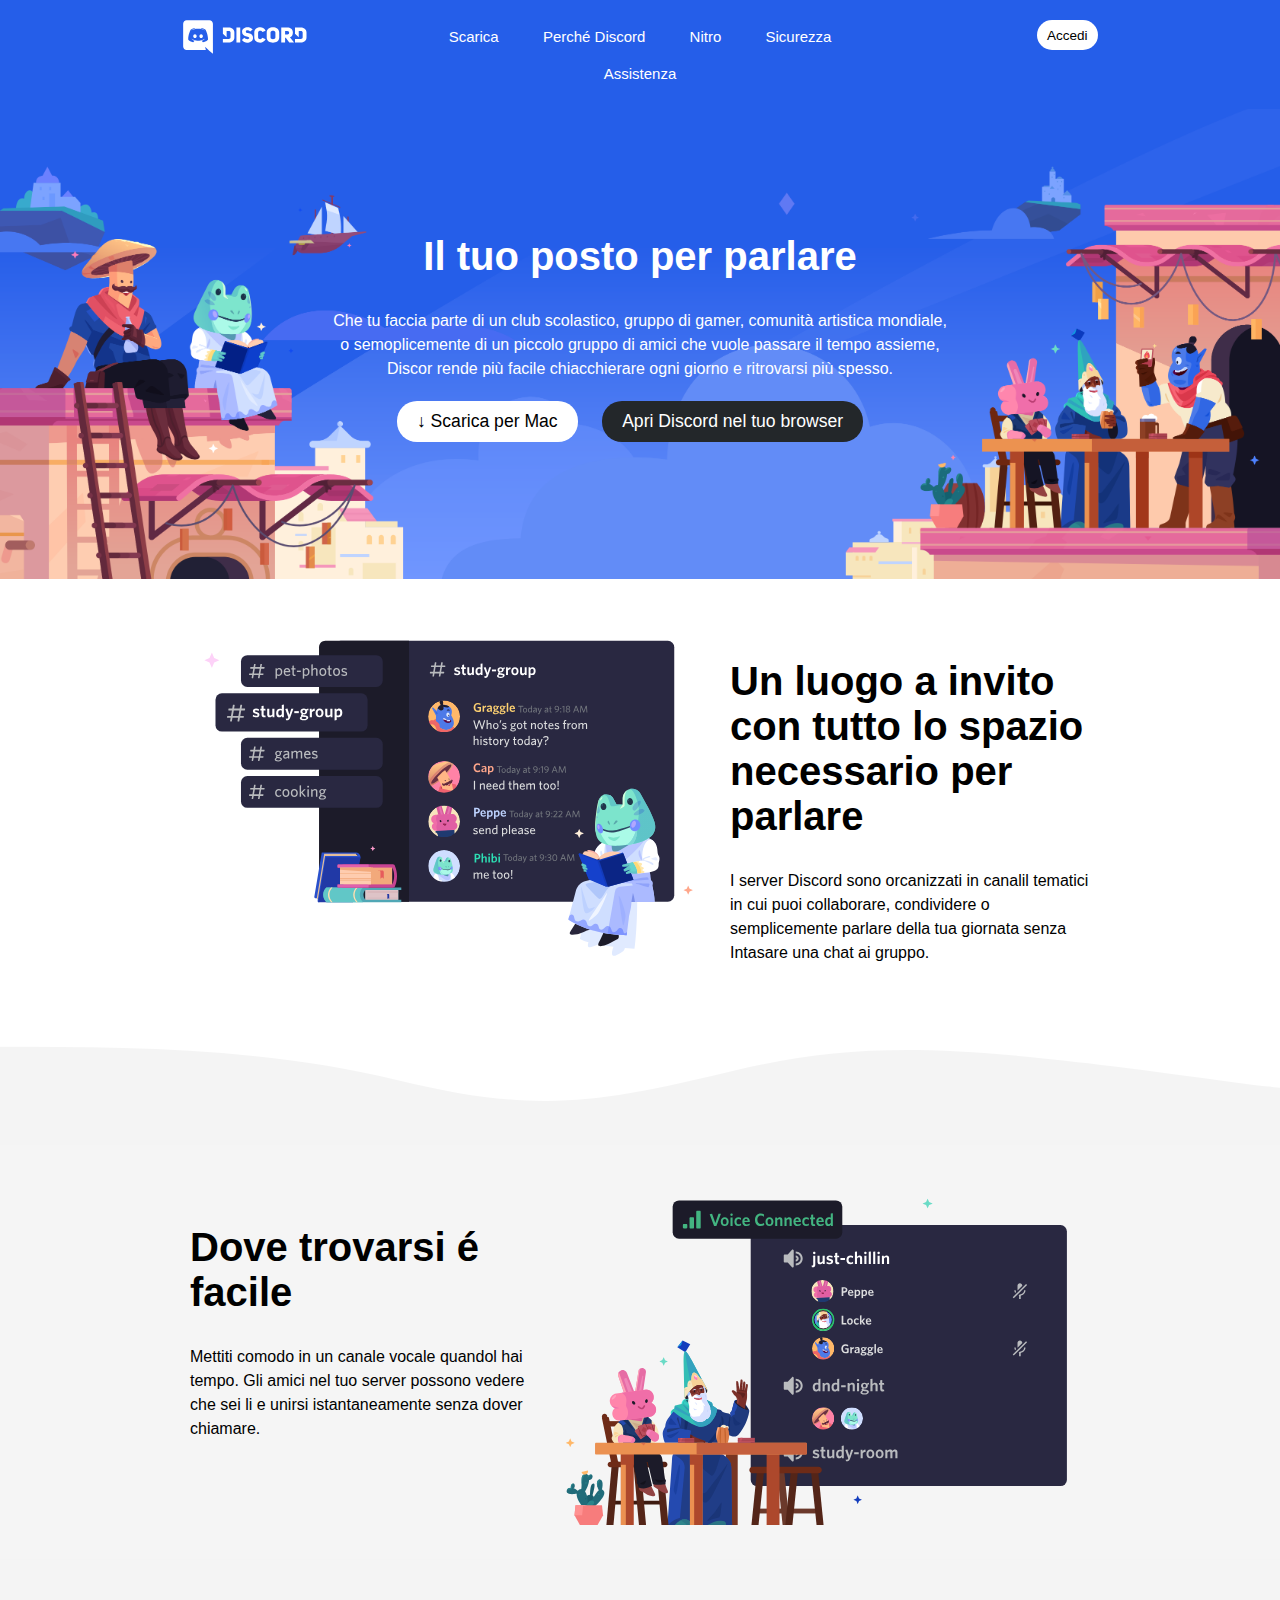
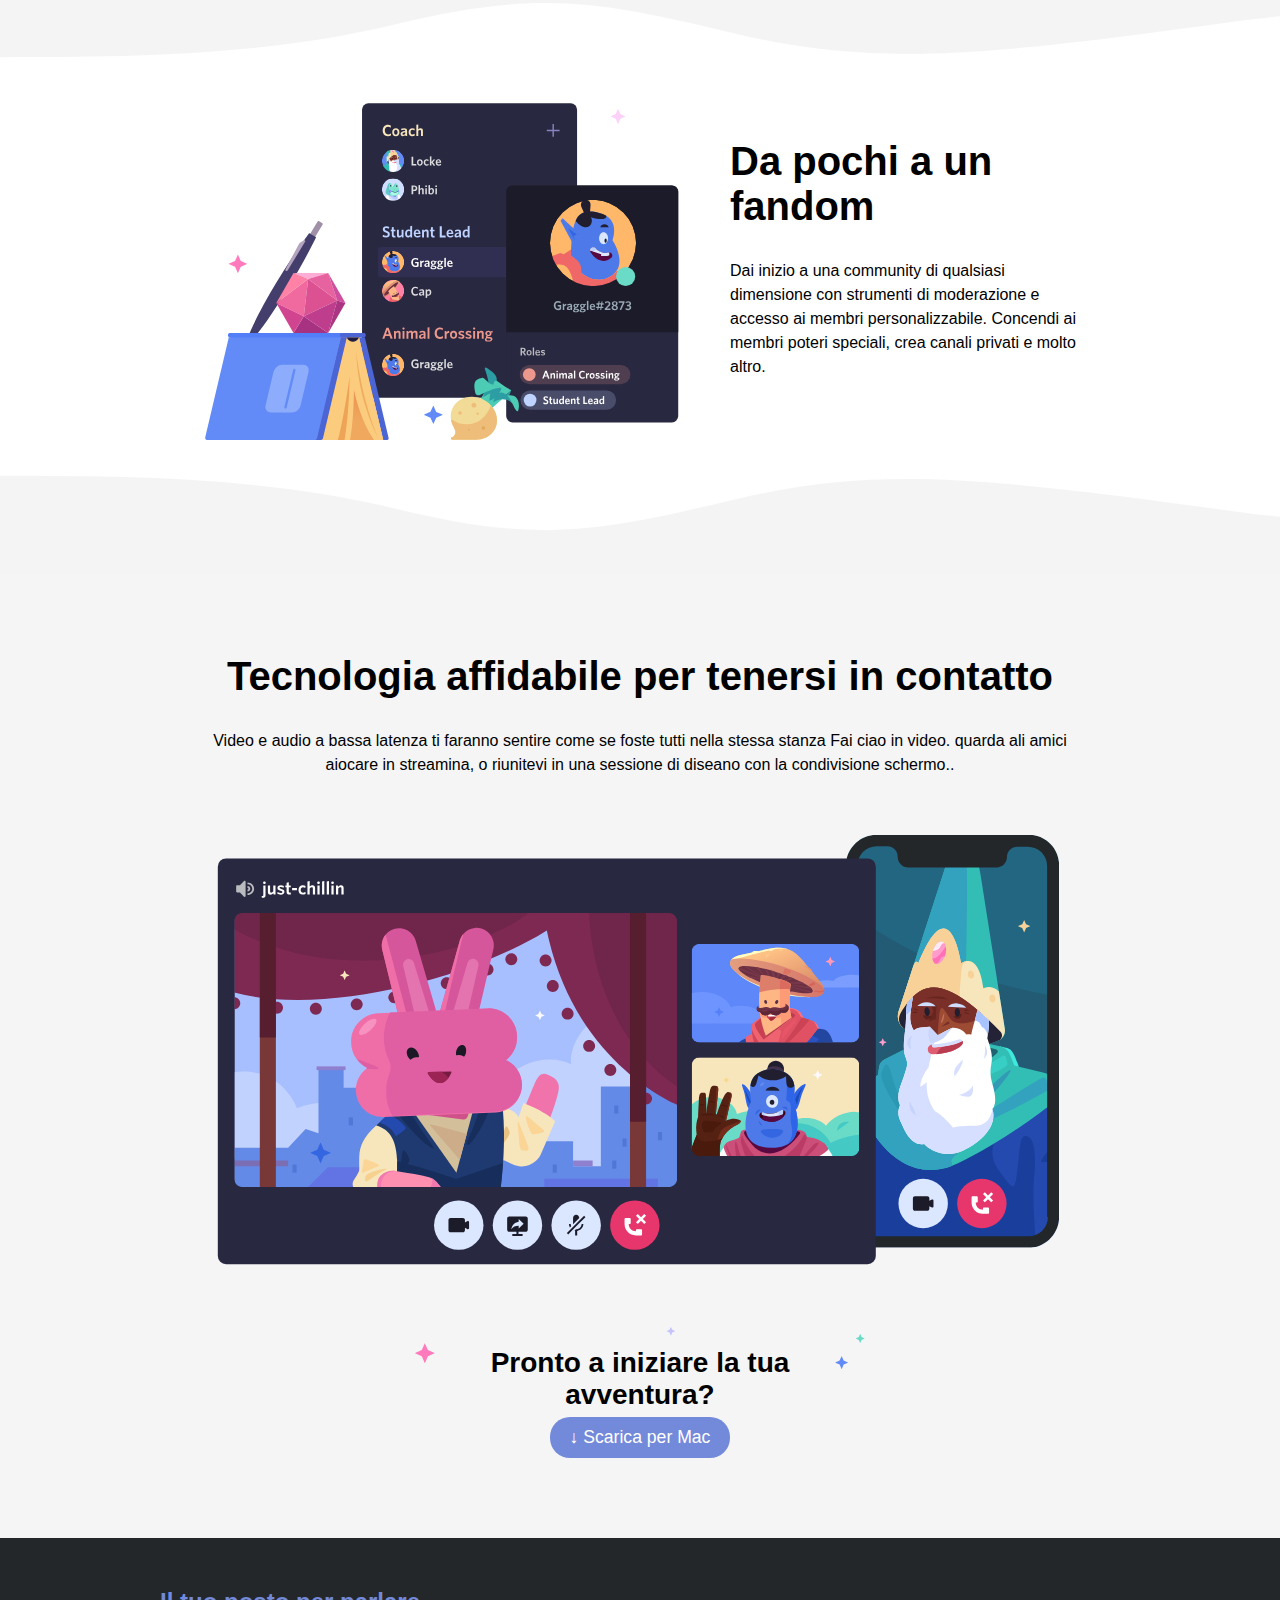
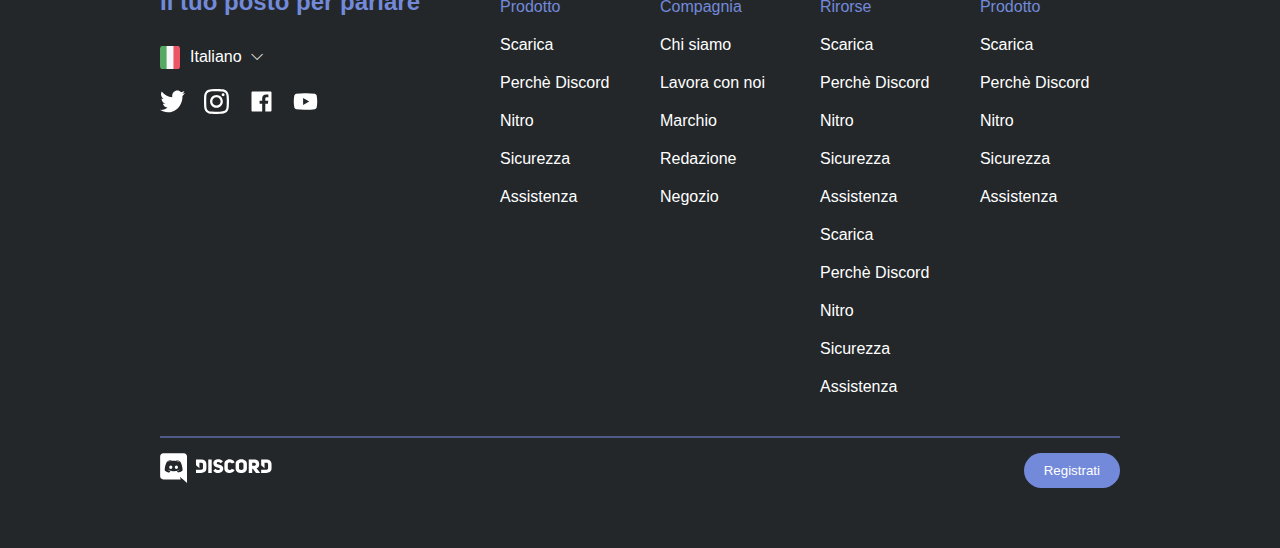
==== commit d33cded8: "[FIX] fixed minor detail and completion of the exercise with the bonus" ====
--- a/index.html
+++ b/index.html
@@ -11,7 +11,7 @@
     <header>
         <div class="container-head">
             <div class="row">
-                <div class="col25 logo"><img src="./img/logo.svg" alt=""></div>
+                <div class="col25 logo"><img src="./img/logo.svg" alt="Discord"></div>
                 <div class="col50">
                     <ul>
                         <li><link rel="stylesheet" href="">Scarica</li>
@@ -97,10 +97,10 @@
                 <div class="row">
                     <div class="col-lg">
                         <div class="align-center content">
-                            <h2>Un luogo a invito con tutto lo spazio necessario per parlare</h2>
-                            <p>I server Discord sono orcanizzati in canalil tematici in cui puoi collaborare, condividere o semplicemente parlare della tua giornata
-                            senza Intasare una chat ai gruppo.</p>
-                            <img src="./img/item4-big.svg" alt="">
+                            <h2>Tecnologia affidabile per tenersi in contatto</h2>
+                            <p>Video e audio a bassa latenza ti faranno sentire come se foste tutti nella stessa stanza Fai ciao in video. quarda
+                                ali amici aiocare in streamina, o riunitevi in una sessione di diseano con la condivisione schermo..</p>
+                            <img class="big-img" src="./img/item4-big.svg" alt="">
                             <div class="stars-bg">
                                 <h3>Pronto a iniziare la tua avventura?</h3>
                             </div>
@@ -117,13 +117,60 @@
                 <div class="row">
                     <div class="col-33">
                         <h4 class="lilla">Il tuo posto per parlare</h4>
-                        <img src="./img/ita.png" alt="ita" class="flag"><span class="lingua">Italiano &#8964;</span>
-
+                        <div class="content-footer-lang">
+                            <img src="./img/ita.png" alt="ita" class="flag">
+                            <div class="lingua">Italiano <span class="arrow">&#x2335;</span></div>
+                        </div>
+                        <div class="content-footer-log">
+                            <img class="logo-footer" src="./img/twitter-boxed-svgrepo-com.svg" alt="">
+                            <img class="logo-footer" src="./img/instagram-167-svgrepo-com.svg" alt="">
+                            <img class="logo-footer" src="./img/facebook-svgrepo-com.svg" alt="">
+                            <img class="logo-footer" src="./img/youtube-svgrepo-com.svg" alt="">
+                        </div>
                     </div>
-                    <div class="col-16"></div>
-                    <div class="col-16 "></div>
-                    <div class="col-16 "></div>
-                    <div class="col-16 "></div>
+                    <div class="col-16">
+                        <ul>
+                            <li class="lilla">Prodotto</li>
+                            <li>Scarica</li>
+                            <li>Perchè Discord</li>
+                            <li>Nitro</li>
+                            <li>Sicurezza</li>
+                            <li>Assistenza</li>
+                        </ul>
+                    </div>
+                    <div class="col-16 ">
+                        <ul>
+                            <li class="lilla">Compagnia</li>
+                            <li>Chi siamo</li>
+                            <li>Lavora con noi</li>
+                            <li>Marchio</li>
+                            <li>Redazione</li>
+                            <li>Negozio</li>
+                        </ul>
+                    </div>
+                    <div class="col-16 ">
+                        <li class="lilla">Rirorse</li>
+                            <li>Scarica</li>
+                            <li>Perchè Discord</li>
+                            <li>Nitro</li>
+                            <li>Sicurezza</li>
+                            <li>Assistenza</li>
+                            <li>Scarica</li>
+                            <li>Perchè Discord</li>
+                            <li>Nitro</li>
+                            <li>Sicurezza</li>
+                            <li>Assistenza</li>
+                    </div>
+                    <div class="col-16 ">
+                        <ul>
+                            <li class="lilla">Prodotto</li>
+                            <li>Scarica</li>
+                            <li>Perchè Discord</li>
+                            <li>Nitro</li>
+                            <li>Sicurezza</li>
+                            <li>Assistenza</li>
+                        </ul>
+                    </div>
                 </div>
             </div>
         </div>
@@ -131,8 +178,8 @@
             <div class="container-footer-sm">
                 <div class="row">
                     <div class="col-footer">
-                        <div class="txt-footer">Logo</div>
-                        <div class="txt-footer">Bottone</div>
+                        <div class="logo-discord-footer"><img src="./img/logo.svg" alt="Discord"></div>
+                        <button class="btn-blue btn">Registrati</button>
                     </div>
                 </div>
             </div>
--- a/css/style.css
+++ b/css/style.css
@@ -6,7 +6,7 @@
 
 /*LAYOUT ELEMENTS*/
 body{
-    font-family: sans-serif;
+    font-family: Arial, sans-serif;
 }
 
 header{
@@ -56,40 +56,40 @@
 .container-footer-top{
     width: 75%;
     margin: 0 auto;
-    padding-top: 10px;
+    padding-top: 50px;
     padding-bottom: 30px;
-    border-bottom: 1px solid #4E5B88;
+    border-bottom: 2px solid #4E5B88;
 }
 .col-33{
     width: calc((100%/6)*2);
-    background-color: #F0807F;
-    border: 1px dashed black;
-    height: 400px;
-}
+}
+
+.col-33 h4{
+    margin-bottom: 30px;
+    font-size: 1.5em;
+}
+
+.col-16 li{
+    width: 100%;
+}
+
 .col-16{
     width: calc(100%/6);
-    background-color: #20B1AA;
-    border: 1px dashed white;
-    height: 400px;
 }
 .container-footer-sm{
     width: 75%;
     padding-top: 15px;
+    padding-bottom: 60px;
     margin: 0 auto;
 }
 .col-footer{
     width: 100%;
-    background-color: #80FFD4;
     display: flex;
     justify-content: space-between;
-    padding: 10px 0;
-}
-.txt-footer{
-    border: 2px dashed black;
-    background-color: #FFB5C4;
-    padding: 3px 5px;
-    font-size: 10px;
-    font-weight: 100;
+}
+
+.lilla{
+    color: #738ADA;
 }
 
 .align-center{
@@ -111,6 +111,10 @@
     transform: rotate(180deg) scaleX(-1);
 }
 
+.logo-discord-footer img{
+    width: 90%;
+}
+
 /*HEADER*/
 .container-head{
     width: 75%;
@@ -123,6 +127,11 @@
     width: 25%;
     padding: 7.5px 10px;
 }
+.col25 .btn{
+    font-size: 0.9em;
+    padding: 7.5px 10px;
+}
+
 .col50{
     width: 50%;
     padding: 5px;
@@ -133,6 +142,10 @@
     text-align: right;
 }
 
+h2{
+    font-size: 2.5em;
+}
+
 li{
     display: inline-block;
     list-style: none;
@@ -142,6 +155,10 @@
 
 .mg-top{
     margin-top: 30px;
+}
+
+.content .btn{
+    font-size: 1.1em;
 }
 
 .btn{
@@ -149,6 +166,10 @@
     border-radius: 20px;
     border: none;
 }
+.btn-footer{
+    padding: 2.5px 10px;
+}
+
 .btn-white{
     background-color: #fff;
 }
@@ -166,37 +187,72 @@
     vertical-align: middle;
 }
 
-/*DOMANDA STELLE*/
 .stars-bg{
     background-image: url(../img/stars.svg);
-    background-size: cover;
-    background-position: center;
+    background-size: 100%;
+    background-position: top;
     background-repeat: no-repeat;
-    height: 40px;
+    height: 60px;
+    width: 50%;
+    margin: 0 auto;
+    padding: 20px;
+}
+
+.stars-bg h3{
+    font-size: 1.75em;
 }
 
 
 .flag{
     width: 20px;
-}
-
+    margin-right: 10px;
+}
+
+.lingua{
+    color: #fff;
+}
+.content-footer-log{
+    margin-top: 20px;
+}
+
+.logo-footer{
+   width: 25px;
+   margin-right: 15px;
+   filter: invert(1);
+
+}
+
+.arrow{
+    margin-left: 5px;
+    display: inline-block;
+    vertical-align: middle;
+    padding-bottom: 5px;
+}
+
+.big-img{
+    width: 100%;
+}
+
+.content-footer-lang{
+    display: flex;
+}
 /*FIRST SECTION SPECIFIC*/
 .bg-jumbotron{
     background-image: url(../img/jumbo.png);
     background-size: cover;
     background-position: center;
     background-repeat: no-repeat;
-    
+    padding-bottom: 100px;
 }
 
 .container-sm{
     width: 60%;
-    margin: 0 auto;
-    padding: 30px;
+    margin: 0 auto 20px auto;
 }
 
 .container-sm .btn{
     margin-top: 20px;
+    margin-right: 20px;
 }
 .col-100{
     width: 100%;
@@ -206,6 +262,7 @@
 }
 p{
     margin-top: 30px;
+    line-height: 1.5;
 }
 
 .text-white{
